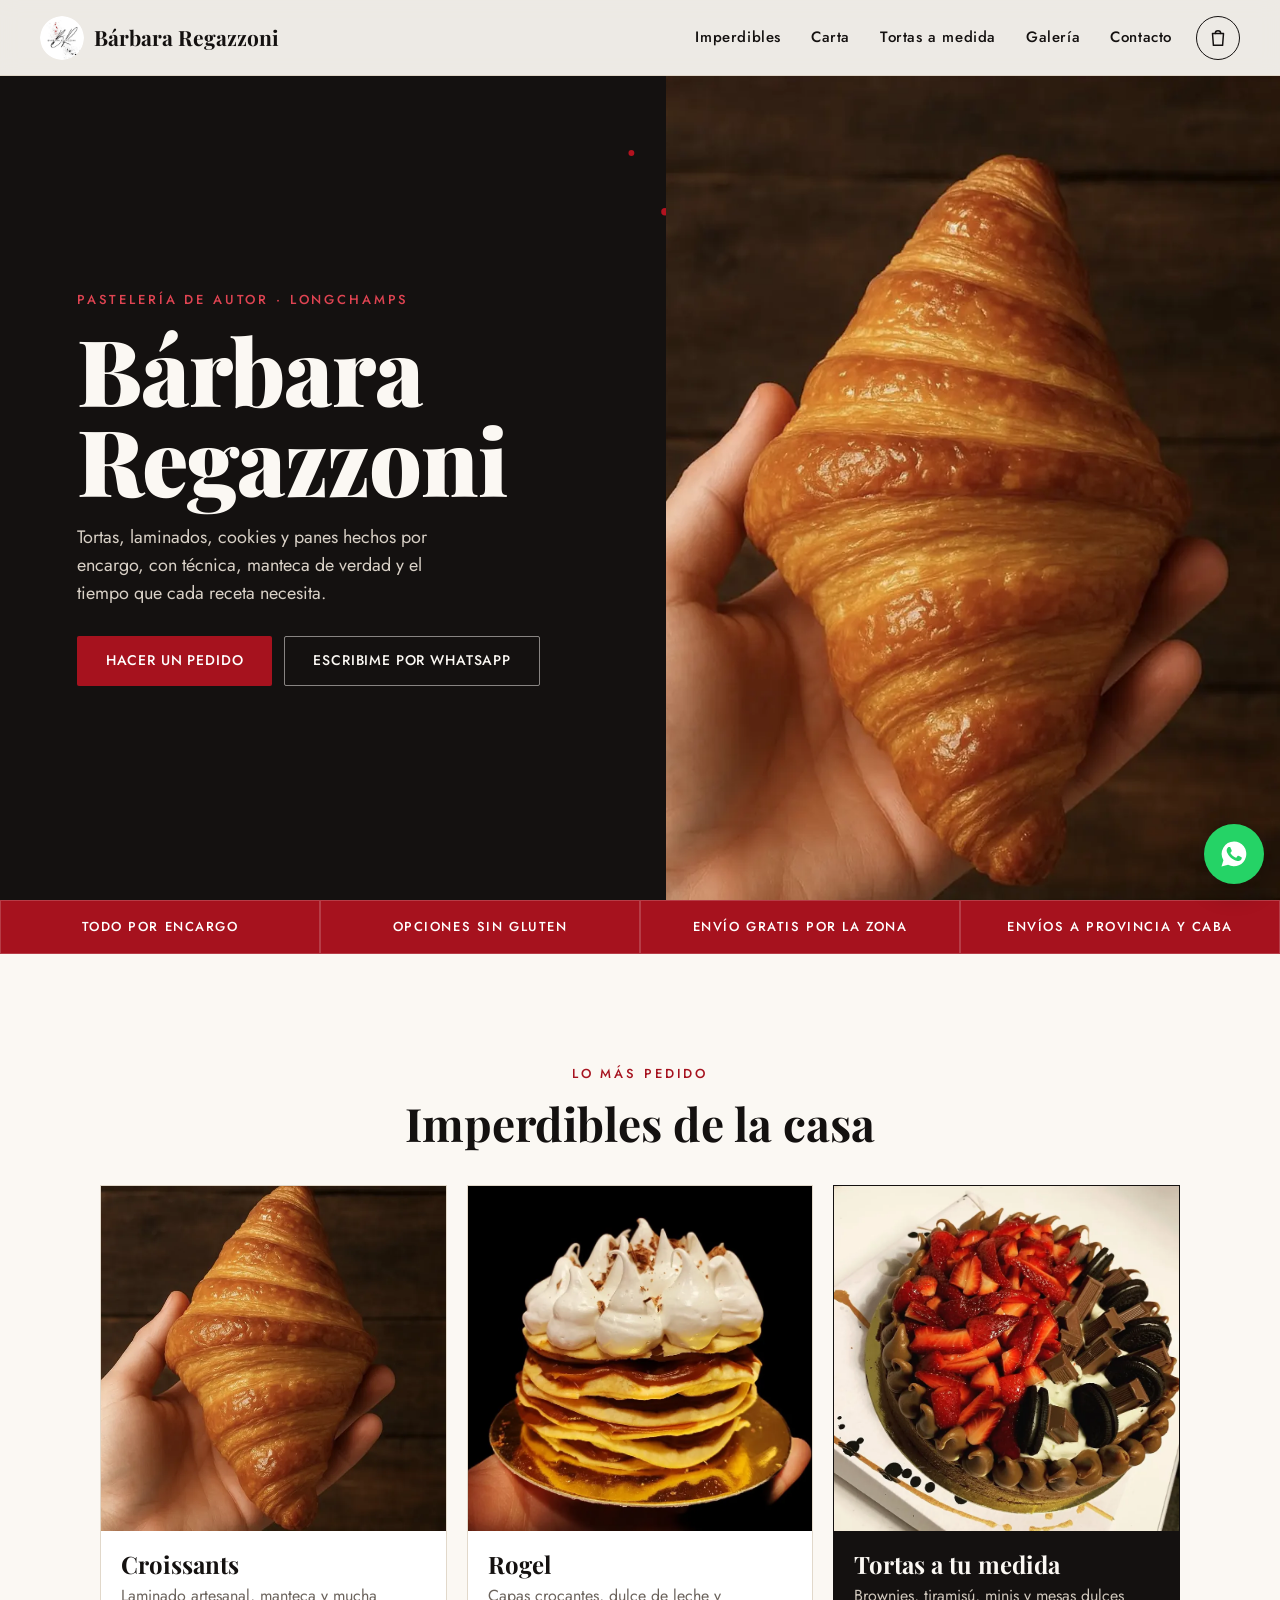
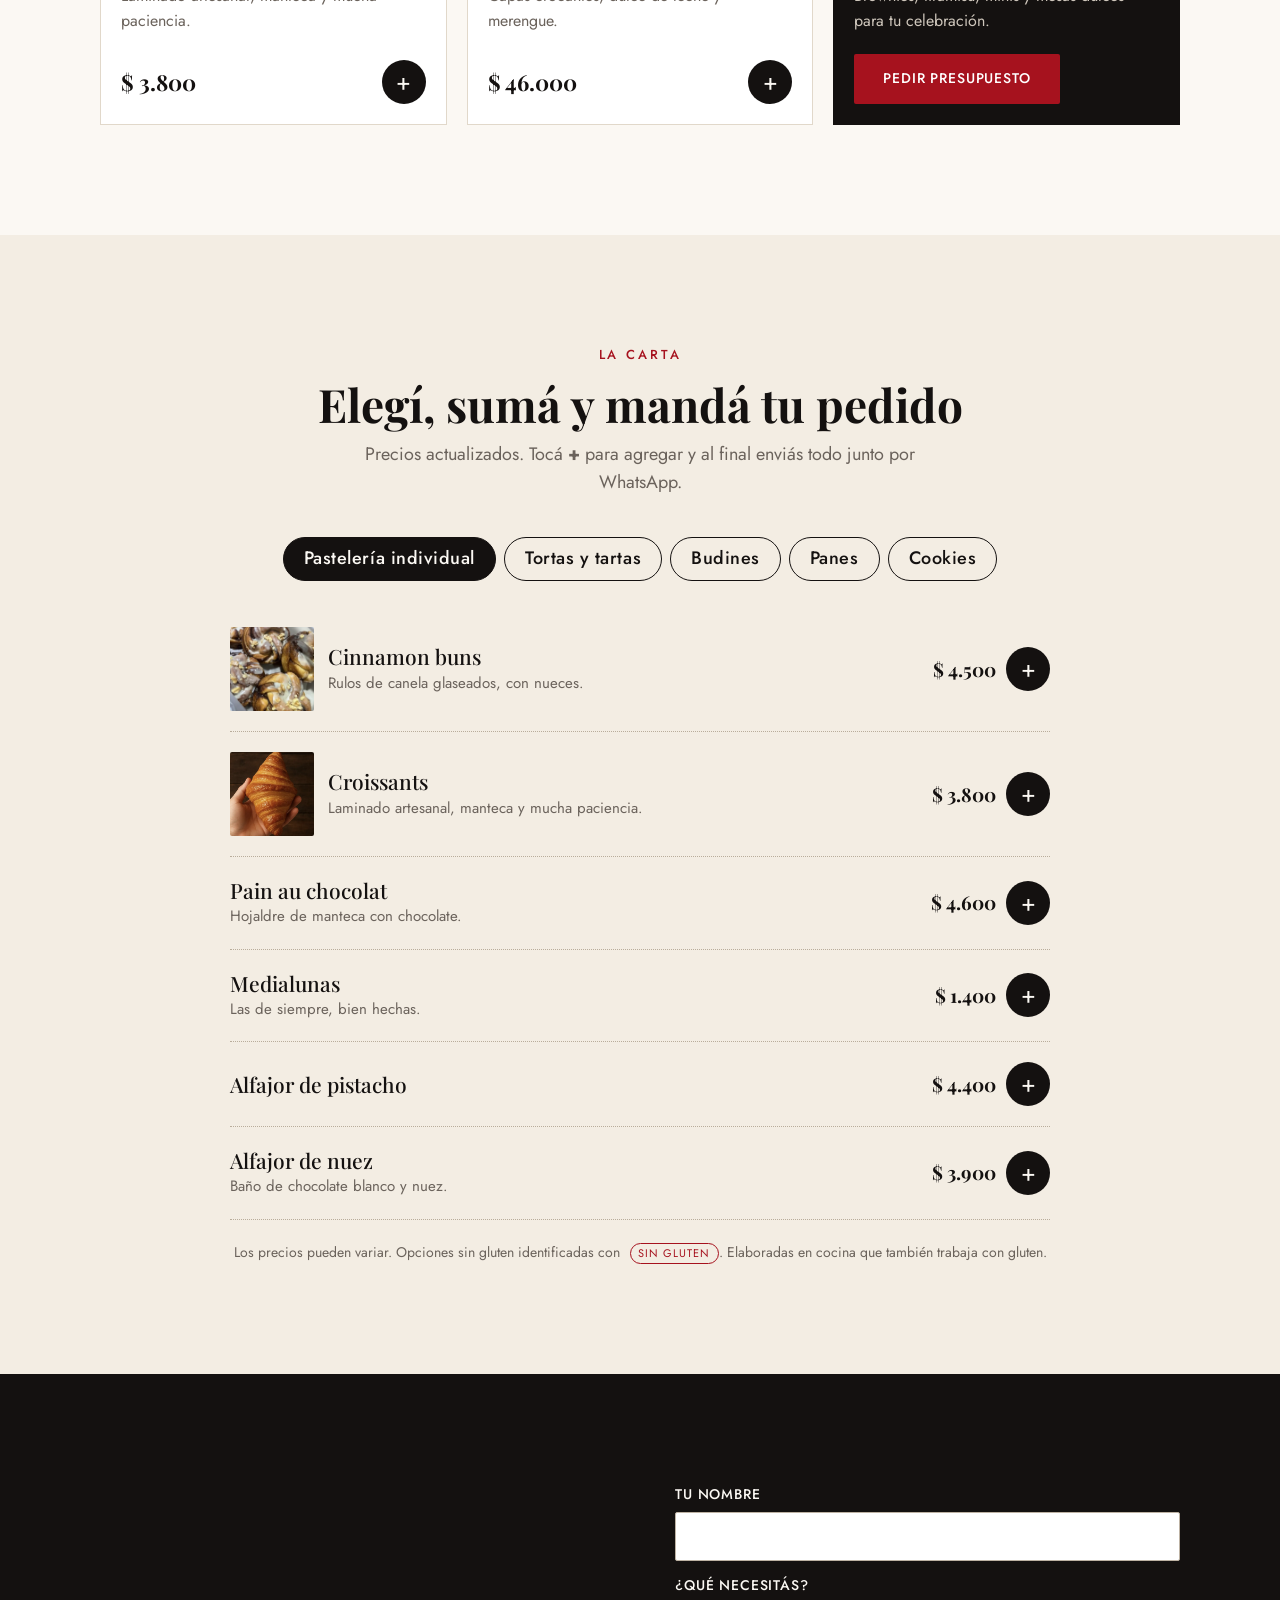
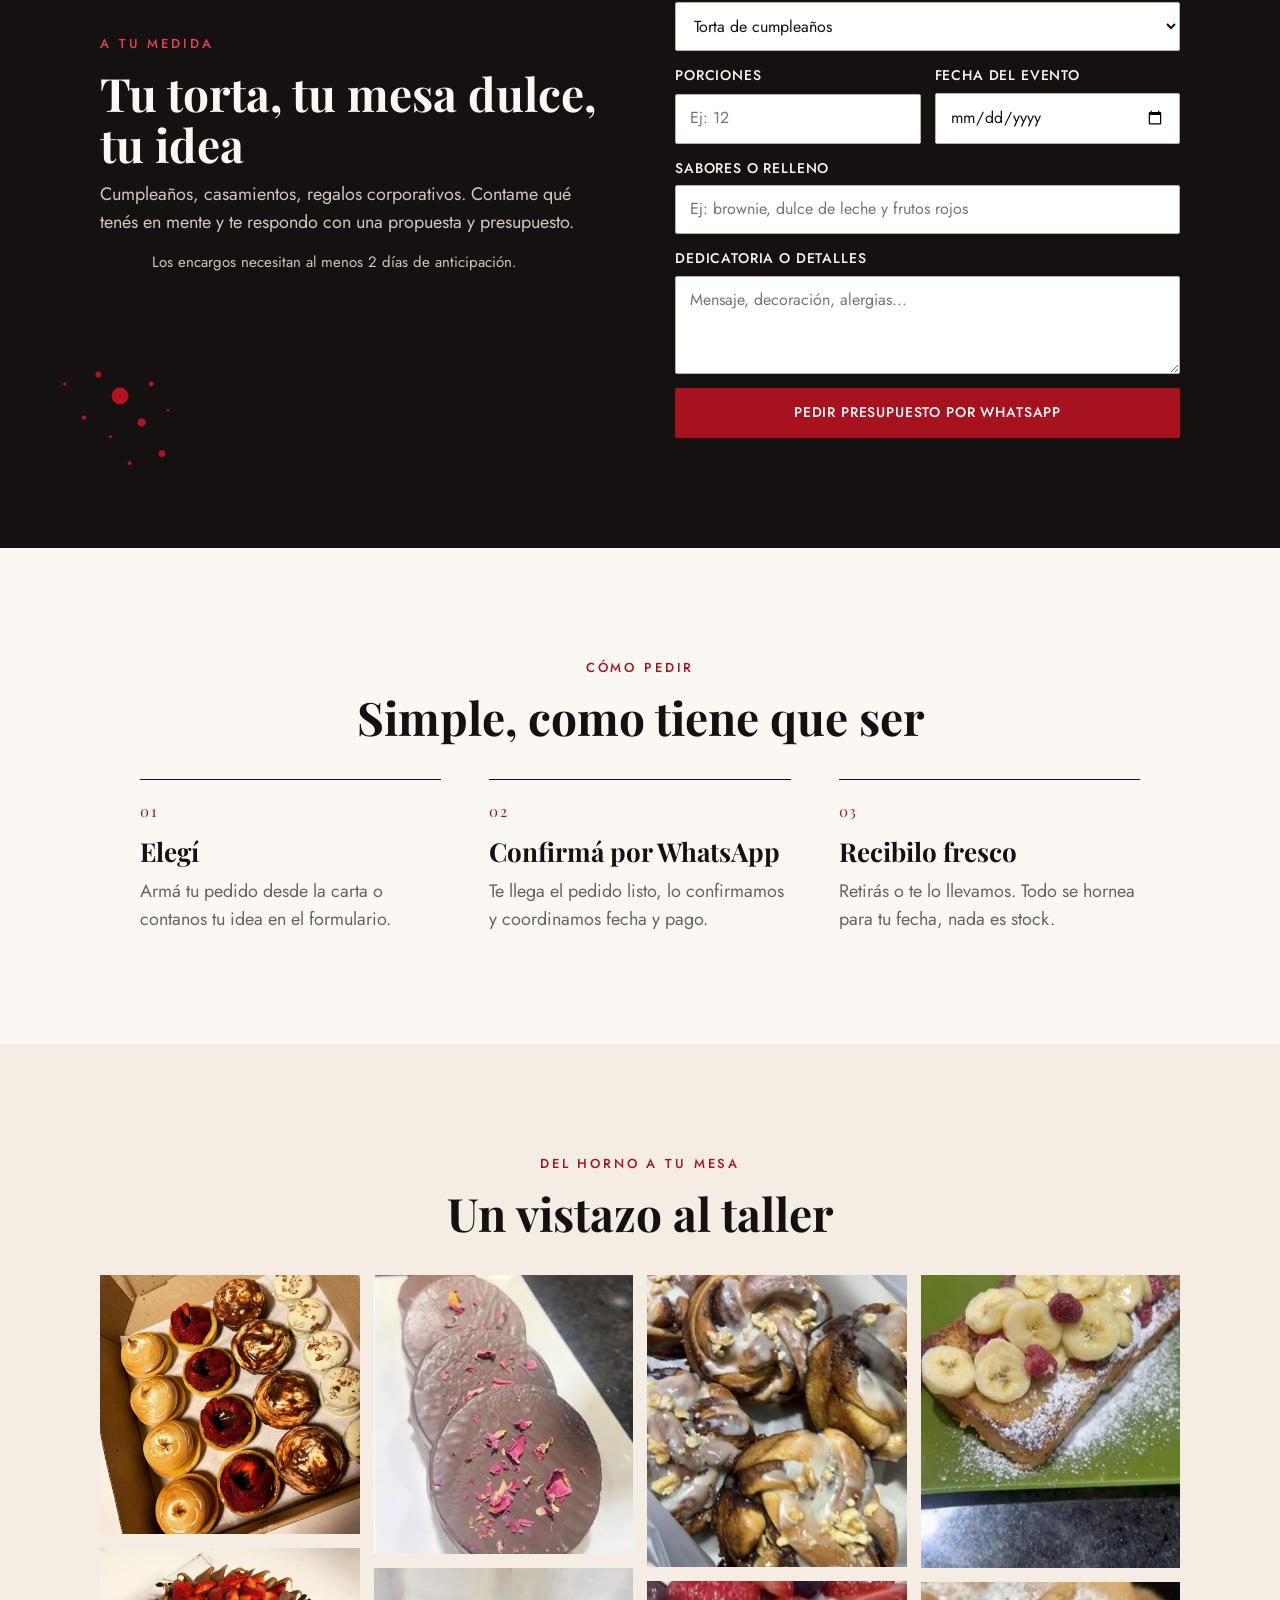
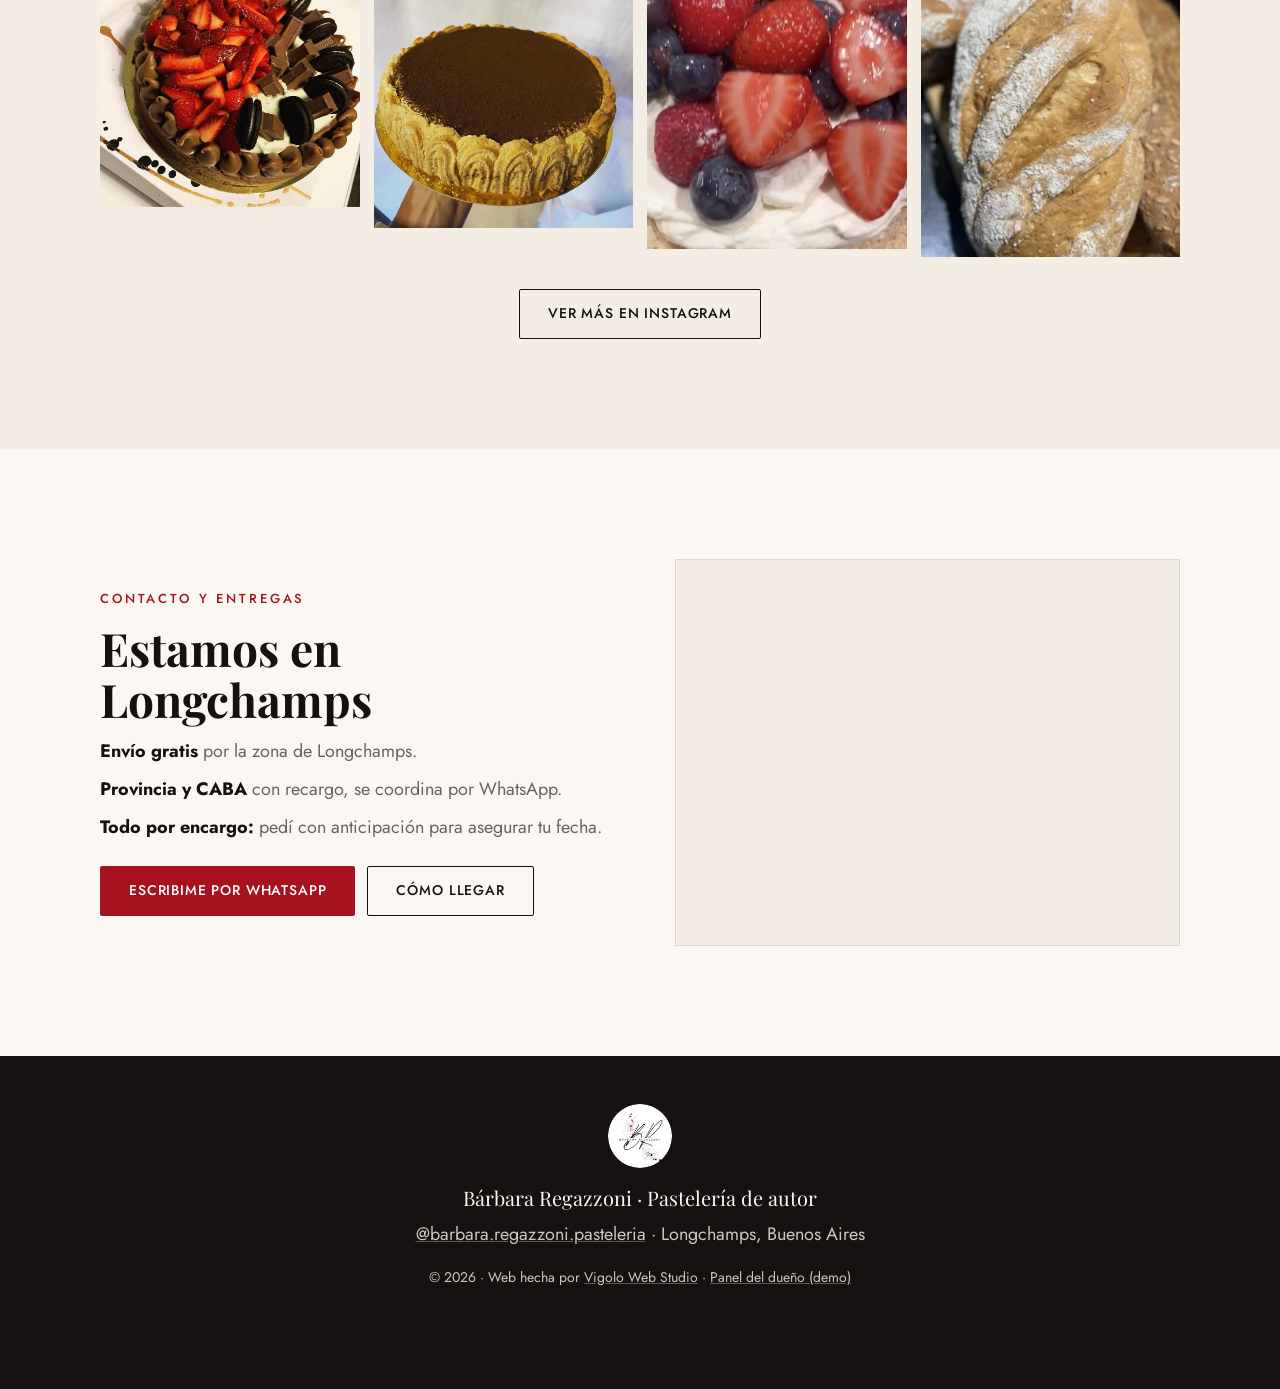
==== index.html @ f7c9c593 "Demo web Bárbara Regazzoni Pastelería Co-Authored-By: Claude Sonnet 5.5 <noreply@anthropic.com> Clau" ====
<!DOCTYPE html>
<html lang="es-AR">
<head>
<meta charset="utf-8">
<meta name="viewport" content="width=device-width, initial-scale=1">
<title>Pastelería en Longchamps | Bárbara Regazzoni</title>
<meta name="description" content="Pastelería de autor en Longchamps: tortas, croissants, cookies y panes por encargo. Armá tu pedido y envialo por WhatsApp. Envío gratis por la zona.">
<meta name="theme-color" content="#141110">
<meta property="og:type" content="website">
<meta property="og:title" content="Bárbara Regazzoni · Pastelería de autor en Longchamps">
<meta property="og:description" content="Tortas, laminados, cookies y panes por encargo. Armá tu pedido online y envialo por WhatsApp.">
<meta property="og:image" content="img/og.jpg">
<meta property="og:url" content="">
<link rel="icon" type="image/png" sizes="32x32" href="img/favicon.png">
<link rel="apple-touch-icon" href="img/apple-touch-icon.png">
<link rel="preconnect" href="https://fonts.googleapis.com">
<link rel="preconnect" href="https://fonts.gstatic.com" crossorigin>
<link href="https://fonts.googleapis.com/css2?family=Jost:wght@400;500;600&family=Playfair+Display:ital,wght@0,500;0,700;0,900;1,500&display=swap" rel="stylesheet">
<link rel="stylesheet" href="styles.css">
<script type="application/ld+json">
{"@context":"https://schema.org","@type":"Bakery","name":"Bárbara Regazzoni Pastelería","description":"Pastelería de autor por encargo en Longchamps.","address":{"@type":"PostalAddress","addressLocality":"Longchamps","addressRegion":"Buenos Aires","addressCountry":"AR"},"sameAs":["https://instagram.com/barbara.regazzoni.pasteleria"],"servesCuisine":"Pastelería","image":"img/og.jpg"}
</script>
</head>
<body>
<script>document.documentElement.classList.add('js')</script>

<header class="nav" id="top">
  <a class="brand" href="#top" aria-label="Bárbara Regazzoni, ir al inicio">
    <img src="img/logo.webp" width="44" height="44" alt="Logo de Bárbara Regazzoni">
    <span>Bárbara Regazzoni</span>
  </a>
  <button class="burger" id="burger" aria-label="Abrir menú" aria-expanded="false"><i></i><i></i></button>
  <nav id="menu" aria-label="Principal">
    <a href="#imperdibles">Imperdibles</a>
    <a href="#carta">Carta</a>
    <a href="#encargos">Tortas a medida</a>
    <a href="#galeria">Galería</a>
    <a href="#contacto">Contacto</a>
  </nav>
  <button class="cart-btn" id="cartOpen" aria-label="Ver mi pedido">
    <svg width="22" height="22" viewBox="0 0 24 24" fill="none" stroke="currentColor" stroke-width="1.6" stroke-linecap="round" stroke-linejoin="round" aria-hidden="true"><path d="M6 7h12l-1 13H7L6 7z"/><path d="M9 7a3 3 0 0 1 6 0"/></svg>
    <b id="cartCount" hidden>0</b>
  </button>
</header>

<main>
<section class="hero">
  <div class="hero-text">
    <p class="eyebrow rv">Pastelería de autor · Longchamps</p>
    <h1 class="rv">Bárbara<br>Regazzoni</h1>
    <p class="lead rv">Tortas, laminados, cookies y panes hechos por encargo, con técnica, manteca de verdad y el tiempo que cada receta necesita.</p>
    <div class="cta rv">
      <a class="btn btn-red" href="#carta">Hacer un pedido</a>
      <a class="btn btn-ghost" id="waHero" href="#" target="_blank" rel="noopener">Escribime por WhatsApp</a>
    </div>
  </div>
  <figure class="hero-img rv">
    <img src="img/hero-croissant.webp" width="1000" height="1279" alt="Croissant dorado recién horneado sostenido en la mano" fetchpriority="high">
  </figure>
</section>

<ul class="strip" aria-label="Cómo trabajamos">
  <li>Todo por encargo</li>
  <li>Opciones sin gluten</li>
  <li>Envío gratis por la zona</li>
  <li>Envíos a Provincia y CABA</li>
</ul>

<section class="sec" id="imperdibles">
  <header class="sec-head rv">
    <p class="eyebrow dark">Lo más pedido</p>
    <h2>Imperdibles de la casa</h2>
  </header>
  <div class="feat" id="featGrid"></div>
</section>

<section class="sec sec-paper" id="carta">
  <header class="sec-head rv">
    <p class="eyebrow dark">La carta</p>
    <h2>Elegí, sumá y mandá tu pedido</h2>
    <p class="sub">Precios actualizados. Tocá <b>+</b> para agregar y al final enviás todo junto por WhatsApp.</p>
  </header>
  <div class="tabs" id="tabs" role="tablist" aria-label="Categorías"></div>
  <ul class="menu" id="menuList"></ul>
  <p class="note">Los precios pueden variar. Opciones sin gluten identificadas con <span class="tag">Sin gluten</span>. Elaboradas en cocina que también trabaja con gluten.</p>
</section>

<section class="sec sec-dark" id="encargos">
  <div class="split">
    <header class="sec-head left rv">
      <p class="eyebrow">A tu medida</p>
      <h2>Tu torta, tu mesa dulce, tu idea</h2>
      <p class="sub">Cumpleaños, casamientos, regalos corporativos. Contame qué tenés en mente y te respondo con una propuesta y presupuesto.</p>
      <p class="sub small" id="anticipo"></p>
    </header>
    <form class="form rv" id="encForm" novalidate>
      <label>Tu nombre<input name="nombre" required autocomplete="name"></label>
      <label>¿Qué necesitás?<select name="tipo" id="encTipo"></select></label>
      <div class="row2">
        <label>Porciones<input name="porciones" type="number" min="1" inputmode="numeric" placeholder="Ej: 12"></label>
        <label>Fecha del evento<input name="fecha" type="date" id="encFecha" required></label>
      </div>
      <label>Sabores o relleno<input name="sabor" placeholder="Ej: brownie, dulce de leche y frutos rojos"></label>
      <label>Dedicatoria o detalles<textarea name="detalle" rows="3" placeholder="Mensaje, decoración, alergias..."></textarea></label>
      <button class="btn btn-red" type="submit">Pedir presupuesto por WhatsApp</button>
      <p class="err" id="encErr" role="alert" hidden></p>
    </form>
  </div>
</section>

<section class="sec" id="proceso">
  <header class="sec-head rv">
    <p class="eyebrow dark">Cómo pedir</p>
    <h2>Simple, como tiene que ser</h2>
  </header>
  <ol class="steps">
    <li class="rv"><span>01</span><h3>Elegí</h3><p>Armá tu pedido desde la carta o contanos tu idea en el formulario.</p></li>
    <li class="rv"><span>02</span><h3>Confirmá por WhatsApp</h3><p>Te llega el pedido listo, lo confirmamos y coordinamos fecha y pago.</p></li>
    <li class="rv"><span>03</span><h3>Recibilo fresco</h3><p>Retirás o te lo llevamos. Todo se hornea para tu fecha, nada es stock.</p></li>
  </ol>
</section>

<section class="sec sec-paper" id="galeria">
  <header class="sec-head rv">
    <p class="eyebrow dark">Del horno a tu mesa</p>
    <h2>Un vistazo al taller</h2>
  </header>
  <div class="gallery" id="gallery"></div>
  <p class="center"><a class="btn btn-ghost-dark" id="igLink" href="#" target="_blank" rel="noopener">Ver más en Instagram</a></p>
</section>

<section class="sec" id="contacto">
  <div class="split">
    <header class="sec-head left rv">
      <p class="eyebrow dark">Contacto y entregas</p>
      <h2>Estamos en Longchamps</h2>
      <ul class="info">
        <li><b>Envío gratis</b> por la zona de Longchamps.</li>
        <li><b>Provincia y CABA</b> con recargo, se coordina por WhatsApp.</li>
        <li><b>Todo por encargo:</b> pedí con anticipación para asegurar tu fecha.</li>
      </ul>
      <p class="cta"><a class="btn btn-red" id="waContact" href="#" target="_blank" rel="noopener">Escribime por WhatsApp</a>
      <a class="btn btn-ghost-dark" id="mapLink" href="#" target="_blank" rel="noopener">Cómo llegar</a></p>
    </header>
    <div class="map rv"><iframe id="mapFrame" title="Mapa de Longchamps, Buenos Aires" loading="lazy" referrerpolicy="no-referrer-when-downgrade"></iframe></div>
  </div>
</section>
</main>

<footer class="foot">
  <img src="img/logo.webp" width="64" height="64" alt="" loading="lazy">
  <p class="foot-name">Bárbara Regazzoni · Pastelería de autor</p>
  <p><a id="igFoot" href="#" target="_blank" rel="noopener"></a> · Longchamps, Buenos Aires</p>
  <p class="foot-small">© <span id="year"></span> · Web hecha por <a href="https://vigolowebstudio.com" target="_blank" rel="noopener">Vigolo Web Studio</a> · <a href="admin.html">Panel del dueño (demo)</a></p>
</footer>

<a class="wa-float" id="waFloat" href="#" target="_blank" rel="noopener" aria-label="Escribir por WhatsApp">
  <svg width="30" height="30" viewBox="0 0 24 24" fill="currentColor" aria-hidden="true"><path d="M12.04 2a9.9 9.9 0 0 0-8.5 14.9L2 22l5.25-1.38A9.9 9.9 0 1 0 12.04 2zm5.8 14.1c-.25.7-1.45 1.33-2 1.4-.5.07-1.14.1-1.84-.12a16.7 16.7 0 0 1-1.67-.62c-2.94-1.27-4.86-4.23-5-4.43-.15-.2-1.2-1.6-1.2-3.04 0-1.45.76-2.16 1.03-2.46.27-.3.6-.37.8-.37h.57c.18 0 .43-.07.67.52.25.6.85 2.07.92 2.22.08.15.13.32.03.52-.1.2-.15.32-.3.5-.15.17-.32.38-.45.5-.15.15-.3.31-.13.6.17.3.77 1.27 1.65 2.06 1.13 1 2.08 1.32 2.38 1.47.3.15.47.12.65-.07.17-.2.75-.87.95-1.17.2-.3.4-.25.67-.15.27.1 1.72.82 2.02.97.3.15.5.22.57.35.07.12.07.72-.18 1.42z"/></svg>
</a>

<div class="scrim" id="scrim" hidden></div>
<aside class="cart" id="cart" aria-label="Mi pedido" aria-hidden="true">
  <header><h2>Mi pedido</h2><button id="cartClose" aria-label="Cerrar pedido">✕</button></header>
  <div class="cart-body">
    <ul id="cartList"></ul>
    <p class="empty" id="cartEmpty">Todavía no sumaste nada. Elegí algo de la carta.</p>
    <form id="ckForm" novalidate hidden>
      <label>Tu nombre<input name="nombre" required autocomplete="name"></label>
      <fieldset><legend>Entrega</legend>
        <label class="radio"><input type="radio" name="entrega" value="Retiro" checked> Retiro</label>
        <label class="radio"><input type="radio" name="entrega" value="Envío a domicilio"> Envío a domicilio</label>
      </fieldset>
      <label id="dirWrap" hidden>Dirección<input name="direccion" autocomplete="street-address" placeholder="Calle, número, localidad"></label>
      <label>Fecha de entrega<input name="fecha" type="date" id="ckFecha" required></label>
      <label>Forma de pago<select name="pago" id="ckPago"></select></label>
      <label>Aclaraciones<textarea name="notas" rows="2" placeholder="Dedicatoria, alergias, horario..."></textarea></label>
      <p class="err" id="ckErr" role="alert" hidden></p>
    </form>
  </div>
  <footer id="cartFoot" hidden>
    <div class="total"><span>Total</span><b id="cartTotal"></b></div>
    <button class="btn btn-red" id="sendOrder" type="button">Enviar pedido por WhatsApp</button>
    <p class="small" id="envioNota"></p>
  </footer>
</aside>

<dialog id="lb"><img alt=""><button aria-label="Cerrar foto">✕</button></dialog>

<script src="data.js"></script>
<script src="app.js"></script>
</body>
</html>
---- styles.css ----
:root{
  --ink:#141110; --ink2:#1d1917; --paper:#fbf8f3; --paper2:#f3ede3; --red:#a6121e; --red-l:#e04452;
  --mute:#6b635c; --line:#e1d8ca; --serif:'Playfair Display',Georgia,'Times New Roman',serif; --sans:'Jost',system-ui,-apple-system,'Segoe UI',Roboto,sans-serif;
  --nav:68px;
}
*{box-sizing:border-box;margin:0;padding:0}
html{scroll-behavior:smooth;scroll-padding-top:calc(var(--nav) + 12px)}
body{font-family:var(--sans);font-size:17px;line-height:1.55;color:var(--ink);background:var(--paper);-webkit-font-smoothing:antialiased;overflow-x:hidden}
img{display:block;max-width:100%;height:auto}
a{color:inherit}
button,input,select,textarea{font:inherit;color:inherit}
:focus-visible{outline:2px solid var(--red);outline-offset:2px}
ul,ol{list-style:none}
[hidden]{display:none!important}

/* NAV */
.nav{position:fixed;inset:0 0 auto 0;height:var(--nav);z-index:50;display:flex;align-items:center;gap:12px;padding:0 16px;background:rgba(251,248,243,.94);backdrop-filter:blur(10px);border-bottom:1px solid var(--line)}
.brand{display:flex;align-items:center;gap:10px;text-decoration:none;font-family:var(--serif);font-weight:700;font-size:18px;margin-right:auto}
.brand img{border-radius:50%}
.nav nav{position:fixed;top:var(--nav);left:0;right:0;background:var(--paper);display:none;flex-direction:column;border-bottom:1px solid var(--line);padding:8px 16px 16px}
.nav nav.open{display:flex}
.nav nav a{padding:14px 4px;text-decoration:none;font-weight:500;letter-spacing:.04em;border-bottom:1px solid var(--line)}
.burger{width:44px;height:44px;background:none;border:0;display:grid;place-content:center;gap:7px;cursor:pointer}
.burger i{display:block;width:24px;height:1.5px;background:var(--ink);transition:transform .25s}
.burger[aria-expanded=true] i:first-child{transform:translateY(4.2px) rotate(45deg)}
.burger[aria-expanded=true] i:last-child{transform:translateY(-4.2px) rotate(-45deg)}
.cart-btn{position:relative;width:44px;height:44px;border-radius:50%;border:1px solid var(--ink);background:none;display:grid;place-items:center;cursor:pointer}
.cart-btn b{position:absolute;top:-4px;right:-4px;min-width:20px;height:20px;border-radius:10px;background:var(--red);color:#fff;font-size:12px;display:grid;place-items:center;padding:0 5px}

/* BOTONES */
.btn{display:inline-flex;align-items:center;justify-content:center;min-height:50px;padding:0 28px;border-radius:2px;font-weight:500;letter-spacing:.06em;text-transform:uppercase;font-size:14px;text-decoration:none;border:1px solid transparent;cursor:pointer;transition:background .2s,color .2s,border-color .2s,transform .2s}
.btn:active{transform:scale(.98)}
.btn-red{background:var(--red);color:#fff}
.btn-red:hover{background:#8a0e18}
.btn-ghost{border-color:rgba(251,248,243,.5);color:var(--paper)}
.btn-ghost:hover{background:var(--paper);color:var(--ink)}
.btn-ghost-dark{border-color:var(--ink);color:var(--ink)}
.btn-ghost-dark:hover{background:var(--ink);color:var(--paper)}

/* HERO */
.hero{background:var(--ink) url(img/splatter.svg) no-repeat right -40px top 70px/260px;color:var(--paper);padding-top:var(--nav);display:flex;flex-direction:column-reverse}
.hero-img{aspect-ratio:4/4.2;overflow:hidden}
.hero-img img{width:100%;height:100%;object-fit:cover;object-position:50% 40%}
.hero-text{padding:36px 22px 52px}
.eyebrow{font-size:13px;letter-spacing:.22em;text-transform:uppercase;color:var(--red-l);font-weight:500;margin-bottom:14px}
.eyebrow.dark{color:var(--red)}
.hero h1{font-family:var(--serif);font-weight:900;font-size:clamp(46px,14vw,92px);line-height:.98;letter-spacing:-.01em;margin-bottom:20px}
.lead{max-width:34ch;font-size:18px;color:#d8d0c6;margin-bottom:28px}
.cta{display:flex;flex-wrap:wrap;gap:12px}
.strip{display:grid;grid-template-columns:1fr 1fr;background:var(--red);color:#fff;text-align:center;font-size:13px;letter-spacing:.12em;text-transform:uppercase;font-weight:500}
.strip li{padding:16px 8px;border:1px solid rgba(255,255,255,.18)}

/* SECCIONES */
.sec{padding:72px 20px}
.sec-paper{background:var(--paper2)}
.sec-dark{background:var(--ink);color:var(--paper);background-image:url(img/splatter.svg);background-repeat:no-repeat;background-position:left -60px bottom -40px;background-size:240px}
.sec-head{max-width:720px;margin:0 auto 36px;text-align:center}
.sec-head.left{text-align:left;margin:0}
h2{font-family:var(--serif);font-weight:700;font-size:clamp(30px,7vw,46px);line-height:1.1;margin-bottom:12px}
.sub{color:var(--mute);max-width:52ch;margin:0 auto}
.sec-head.left .sub{margin:0 0 14px}
.sec-dark .sub{color:#cfc7bc}
.sub.small{font-size:15px}
.split{max-width:1080px;margin:0 auto;display:grid;gap:36px;align-items:center}
.center{text-align:center;margin-top:32px}

/* IMPERDIBLES */
.feat{max-width:1080px;margin:0 auto;display:grid;gap:20px}
.card{background:#fff;border:1px solid var(--line);display:flex;flex-direction:column}
.card img{width:100%;aspect-ratio:1;object-fit:cover}
.card-body{padding:20px;display:flex;flex-direction:column;gap:6px;flex:1}
.card h3{font-family:var(--serif);font-size:24px;line-height:1.15}
.card p{color:var(--mute);font-size:16px}
.card-foot{margin-top:auto;padding-top:14px;display:flex;align-items:center;justify-content:space-between;gap:12px}
.price{font-family:var(--serif);font-weight:700;font-size:22px}
.card.custom{background:var(--ink);color:var(--paper);border-color:var(--ink)}
.card.custom p{color:#cfc7bc}

/* CARTA */
.tabs{display:flex;gap:8px;overflow-x:auto;padding:4px 0 14px;max-width:820px;margin:0 auto 12px;scrollbar-width:none;position:sticky;top:var(--nav);background:var(--paper2);z-index:5}
.tabs::-webkit-scrollbar{display:none}
.tab{flex:none;min-height:44px;padding:0 20px;border-radius:30px;border:1px solid var(--ink);background:none;cursor:pointer;font-weight:500;letter-spacing:.03em}
.tab[aria-selected=true]{background:var(--ink);color:var(--paper)}
.menu{max-width:820px;margin:0 auto}
.item{display:flex;align-items:center;gap:14px;padding:16px 0;border-bottom:1px dotted #b9ad9b}
.item.off{opacity:.45}
.item img.th{width:64px;height:64px;object-fit:cover;border-radius:2px;flex:none}
.item-info{flex:1;min-width:0}
.item-name{font-family:var(--serif);font-weight:500;font-size:19px;line-height:1.25}
.item-desc{color:var(--mute);font-size:15px;margin-top:2px}
.tag{display:inline-block;font-family:var(--sans);font-size:11px;letter-spacing:.1em;text-transform:uppercase;border:1px solid var(--red);color:var(--red);padding:1px 7px;border-radius:20px;margin-left:6px;vertical-align:middle;white-space:nowrap}
.opts{display:flex;flex-direction:column;gap:8px;align-items:flex-end;flex:none}
.opt{display:flex;align-items:center;gap:10px}
.opt .lbl{font-size:12px;letter-spacing:.1em;text-transform:uppercase;color:var(--mute)}
.opt .price{font-size:19px}
.add{width:44px;height:44px;border-radius:50%;border:0;background:var(--ink);color:var(--paper);font-size:24px;line-height:1;cursor:pointer;display:grid;place-items:center;flex:none;transition:background .2s,transform .15s}
.add:hover{background:var(--red)}
.add:active{transform:scale(.92)}
.add:disabled{background:#999;cursor:not-allowed}
.note{max-width:820px;margin:22px auto 0;font-size:14px;color:var(--mute);text-align:center}

/* FORMS */
.form,#ckForm{display:grid;gap:14px}
label{display:grid;gap:6px;font-size:14px;letter-spacing:.06em;text-transform:uppercase;font-weight:500}
input,select,textarea{width:100%;min-height:48px;padding:11px 14px;font-size:16px;border:1px solid #bdb2a3;border-radius:2px;background:#fff;color:var(--ink);text-transform:none;letter-spacing:0;font-weight:400}
textarea{resize:vertical}
.row2{display:grid;gap:14px}
.err{color:#b3261e;font-size:15px}
.sec-dark .err{color:#ff9a9a}
fieldset{border:0;display:grid;gap:8px}
legend{font-size:14px;letter-spacing:.06em;text-transform:uppercase;font-weight:500;margin-bottom:6px}
.radio{display:flex;align-items:center;gap:10px;text-transform:none;letter-spacing:0;font-size:16px;font-weight:400;min-height:44px}
.radio input{width:20px;height:20px;min-height:0;accent-color:var(--red)}

/* PASOS */
.steps{max-width:1000px;margin:0 auto;display:grid;gap:28px}
.steps li{border-top:1px solid var(--ink);padding-top:18px}
.steps span{font-family:var(--serif);font-size:15px;color:var(--red);letter-spacing:.1em}
.steps h3{font-family:var(--serif);font-size:26px;margin:6px 0}
.steps p{color:var(--mute)}

/* GALERIA */
.gallery{max-width:1080px;margin:0 auto;columns:2;column-gap:10px}
.gallery button{display:block;width:100%;margin:0 0 10px;padding:0;border:0;background:none;cursor:zoom-in;break-inside:avoid;overflow:hidden}
.gallery img{width:100%;transition:transform .5s}
.gallery button:hover img{transform:scale(1.04)}
dialog#lb{border:0;background:transparent;max-width:min(94vw,820px);max-height:92vh;margin:auto;overflow:visible}
dialog#lb::backdrop{background:rgba(10,8,7,.88)}
#lb img{max-height:86vh;width:auto;margin:auto;border-radius:2px}
#lb button{position:absolute;top:-8px;right:-8px;width:44px;height:44px;border-radius:50%;border:0;background:var(--paper);cursor:pointer;font-size:18px}

/* CONTACTO */
.info{display:grid;gap:10px;margin:14px 0 24px;color:var(--mute)}
.info b{color:var(--ink)}
.map{aspect-ratio:4/3;border:1px solid var(--line);background:var(--paper2)}
.map iframe{width:100%;height:100%;border:0}

/* FOOTER */
.foot{background:var(--ink);color:#cfc7bc;text-align:center;padding:48px 20px 100px;display:grid;gap:8px;justify-items:center}
.foot img{border-radius:50%;margin-bottom:6px}
.foot-name{font-family:var(--serif);font-size:20px;color:var(--paper)}
.foot-small{font-size:14px;margin-top:10px}
.foot a{text-decoration-color:rgba(255,255,255,.3)}

/* WHATSAPP FLOTANTE */
.wa-float{position:fixed;right:16px;bottom:16px;z-index:40;width:60px;height:60px;border-radius:50%;background:#25d366;color:#fff;display:grid;place-items:center;box-shadow:0 8px 24px rgba(0,0,0,.28);transition:transform .2s}
.wa-float:hover{transform:scale(1.07)}

/* CARRITO */
.scrim{position:fixed;inset:0;background:rgba(10,8,7,.55);z-index:60}
.cart{position:fixed;top:0;right:0;bottom:0;width:min(440px,100%);background:var(--paper);z-index:70;display:flex;flex-direction:column;transform:translateX(100%);transition:transform .3s ease;visibility:hidden}
.cart.open{transform:none;visibility:visible}
.cart>header{display:flex;align-items:center;justify-content:space-between;padding:16px 20px;border-bottom:1px solid var(--line)}
.cart>header h2{margin:0;font-size:26px}
.cart>header button{width:44px;height:44px;border:0;background:none;font-size:20px;cursor:pointer}
.cart-body{flex:1;overflow-y:auto;padding:8px 20px 20px}
.cart-body>ul li{display:flex;align-items:center;gap:10px;padding:12px 0;border-bottom:1px solid var(--line)}
.ci-name{flex:1;font-family:var(--serif);font-size:16px;line-height:1.25}
.ci-name small{display:block;font-family:var(--sans);color:var(--mute);font-size:13px}
.qty{display:flex;align-items:center;gap:2px}
.qty button{width:44px;height:44px;border:0;background:none;font-size:22px;cursor:pointer}
.qty span{min-width:20px;text-align:center}
.ci-sub{min-width:84px;text-align:right;font-weight:500}
.empty{text-align:center;color:var(--mute);padding:40px 0}
#ckForm{margin-top:20px}
.cart>footer{padding:16px 20px;border-top:1px solid var(--line);display:grid;gap:10px;background:#fff}
.total{display:flex;justify-content:space-between;align-items:baseline;font-size:18px}
.total b{font-family:var(--serif);font-size:28px}
.small{font-size:13px;color:var(--mute);text-align:center}

/* REVEAL */
.js .rv{opacity:0;transform:translateY(22px);transition:opacity .8s ease,transform .8s ease}
.js .rv.in{opacity:1;transform:none}
@media (prefers-reduced-motion:reduce){html{scroll-behavior:auto}.js .rv{opacity:1;transform:none;transition:none}*{transition:none!important}}

/* DESKTOP */
@media (min-width:860px){
  body{font-size:18px}
  :root{--nav:76px}
  .nav{padding:0 40px}
  .burger{display:none}
  .nav nav{position:static;display:flex;flex-direction:row;gap:30px;border:0;padding:0;background:none;margin-right:12px}
  .nav nav a{border:0;padding:6px 0;font-size:15px}
  .nav nav a:hover{color:var(--red)}
  .brand{font-size:21px}
  .hero{flex-direction:row;min-height:100vh;align-items:stretch;background-position:right 52% top 90px;background-size:420px}
  .hero-text{flex:1 1 52%;display:flex;flex-direction:column;justify-content:center;padding:60px 6vw 60px max(40px,6vw)}
  .hero-img{flex:1 1 48%;aspect-ratio:auto}
  .hero-img img{object-position:50% 50%}
  .strip{grid-template-columns:repeat(4,1fr)}
  .sec{padding:110px 40px}
  .feat{grid-template-columns:repeat(3,1fr)}
  .split{grid-template-columns:1fr 1fr;gap:70px}
  .row2{grid-template-columns:1fr 1fr}
  .steps{grid-template-columns:repeat(3,1fr);gap:48px}
  .gallery{columns:4;column-gap:14px}
  .gallery button{margin-bottom:14px}
  .item{padding:20px 0}
  .item img.th{width:84px;height:84px}
  .item-name{font-size:21px}
  .tabs{justify-content:center}
}
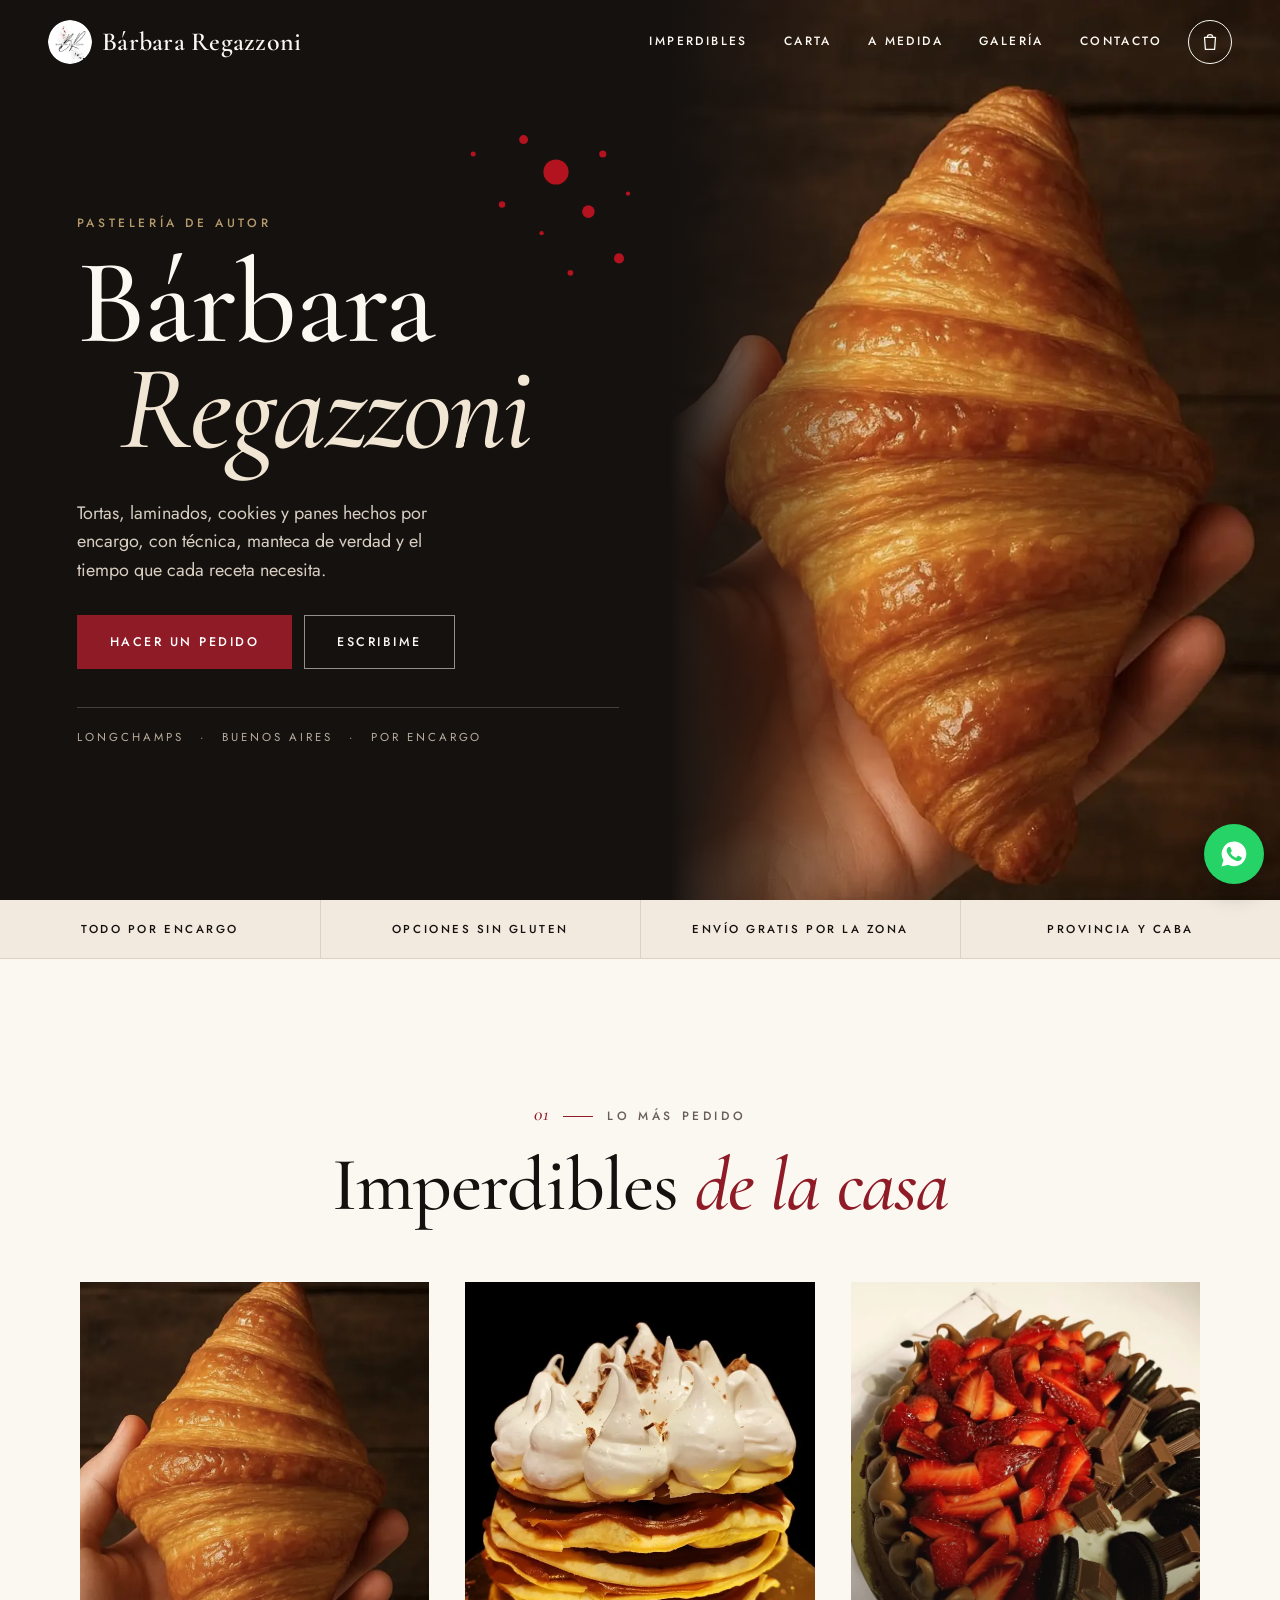
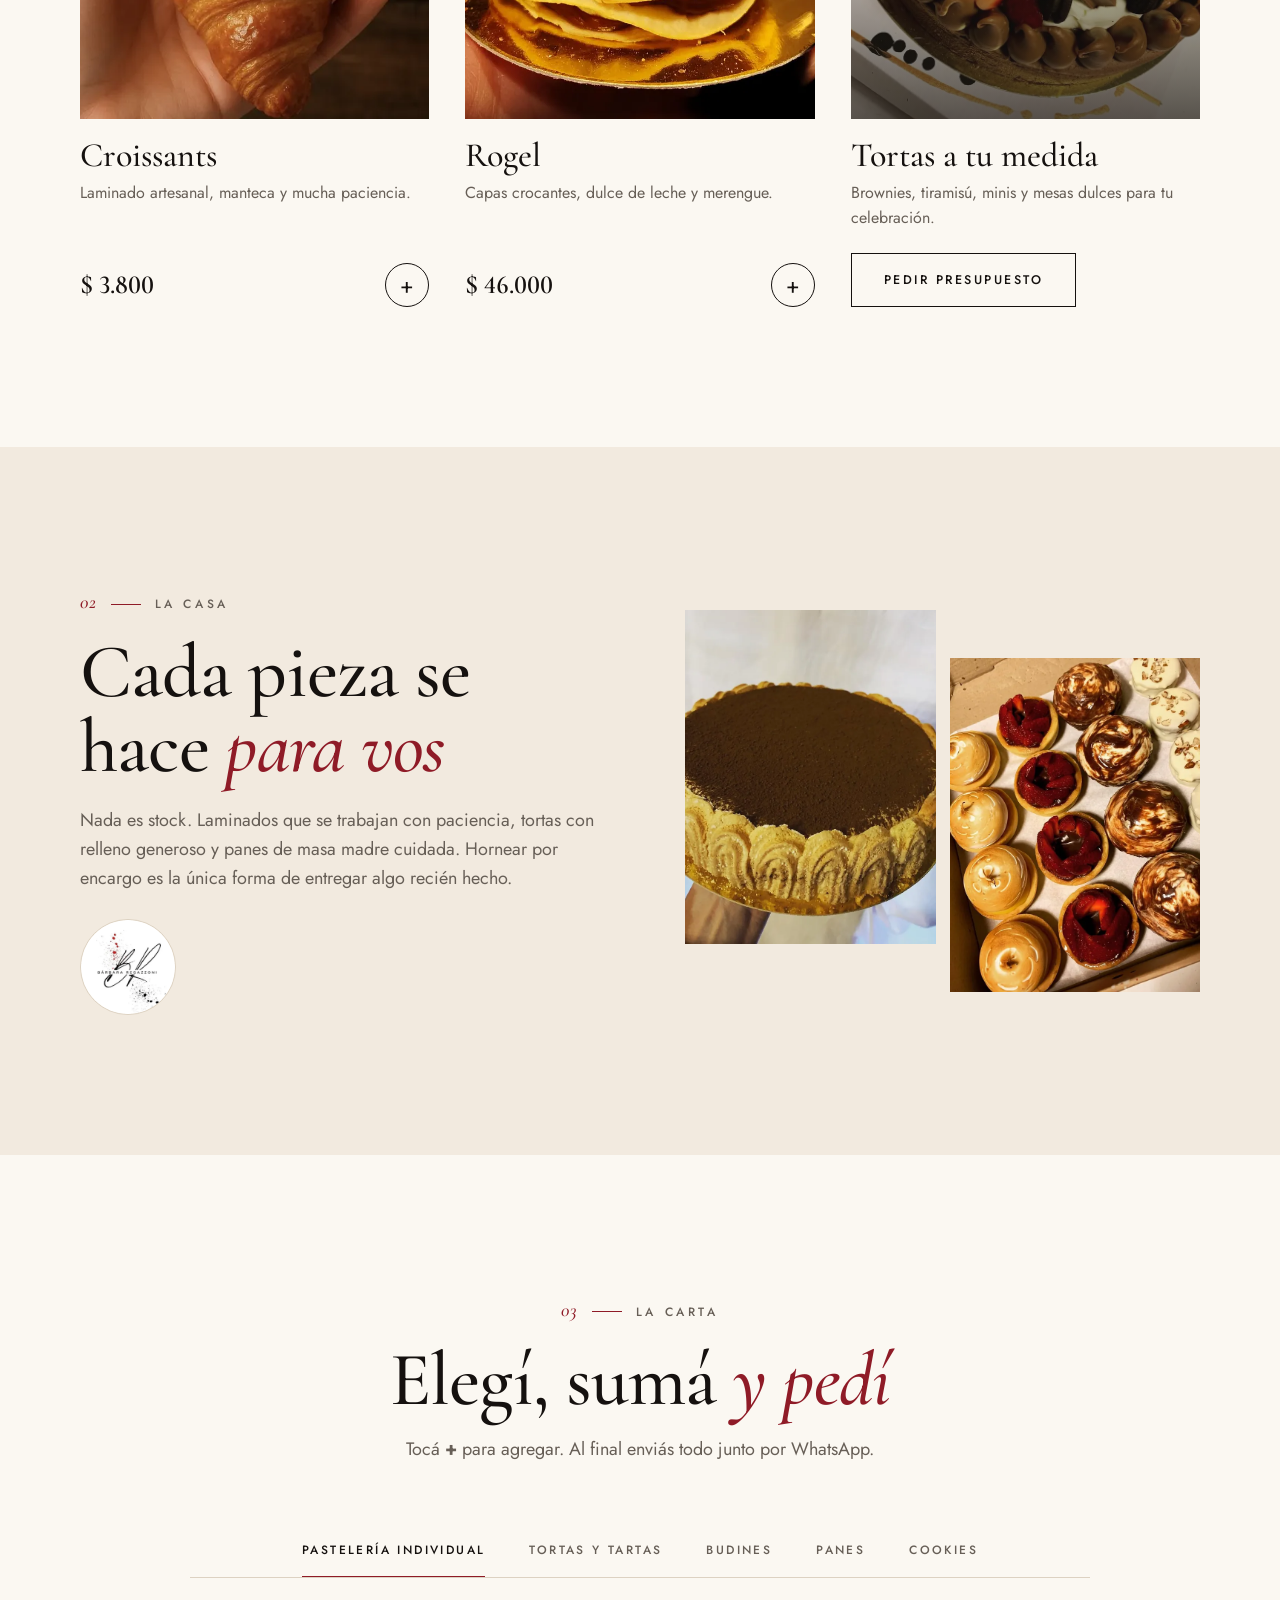
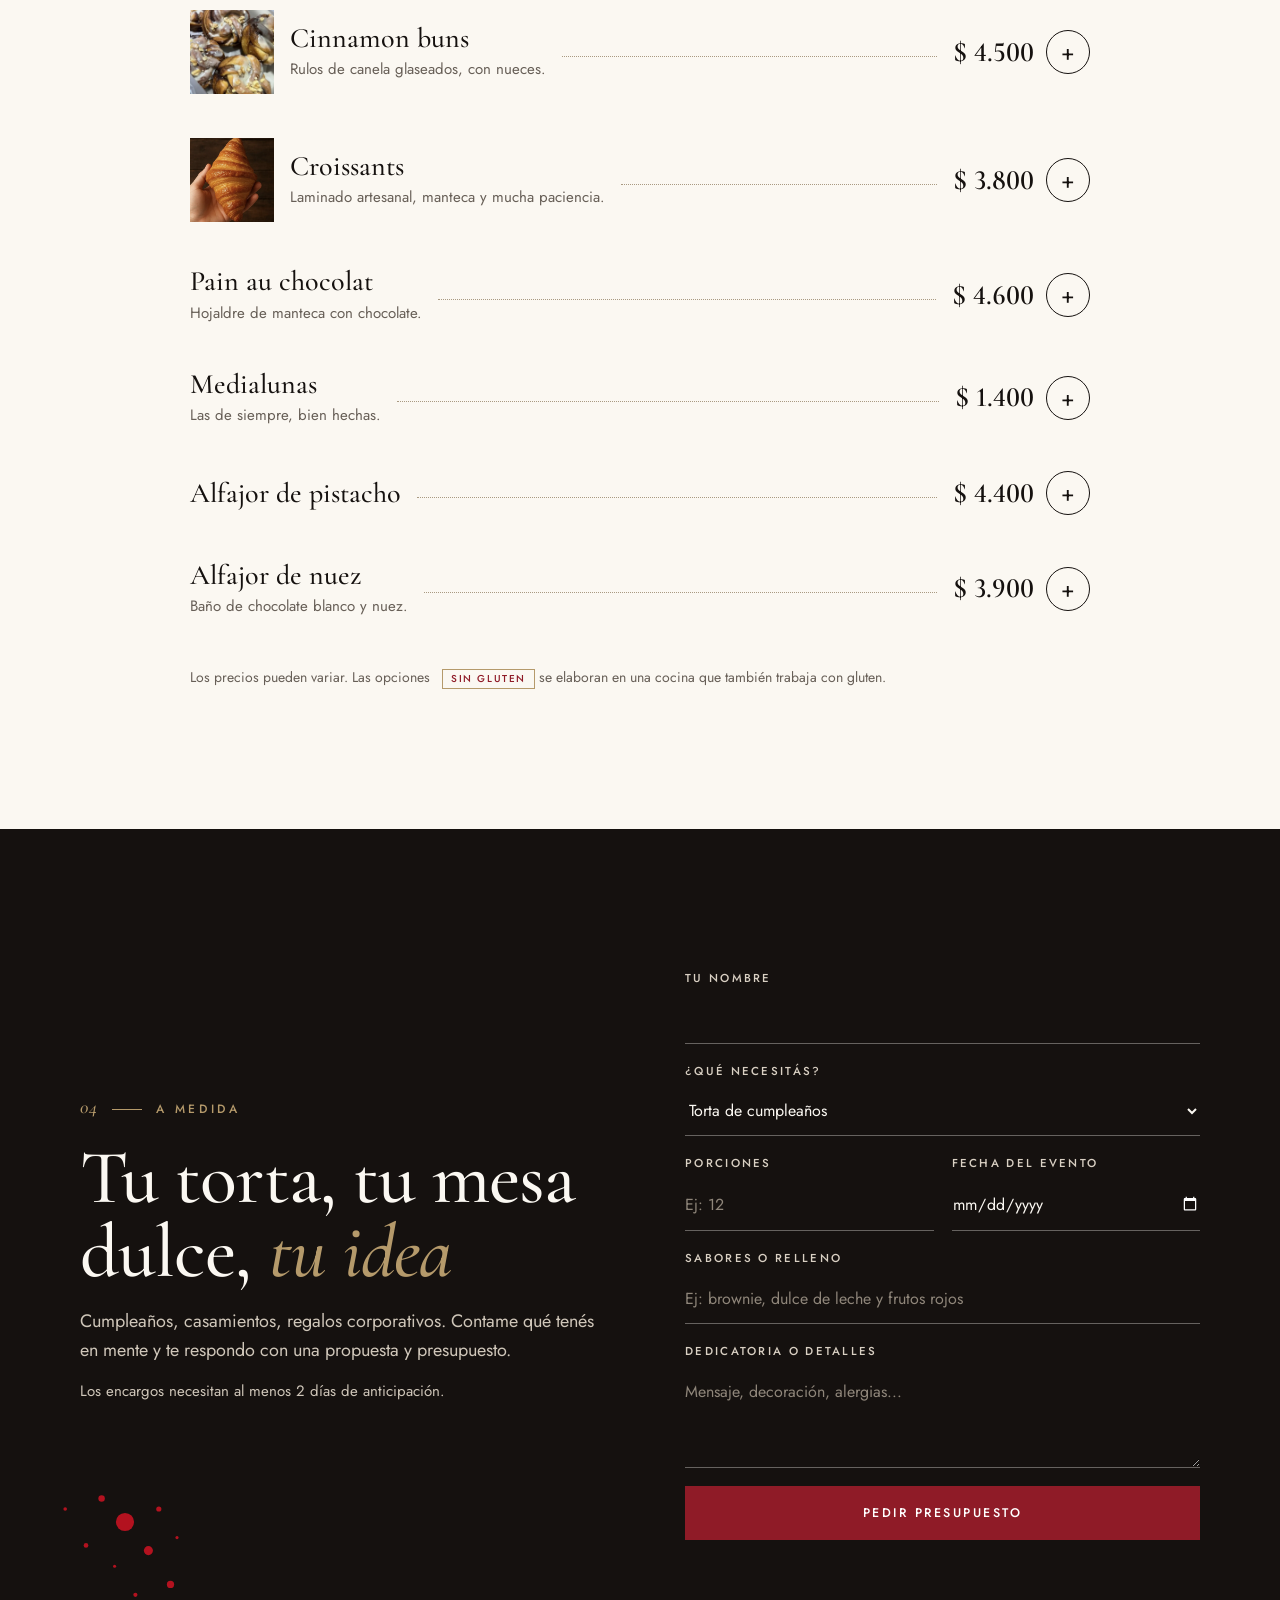
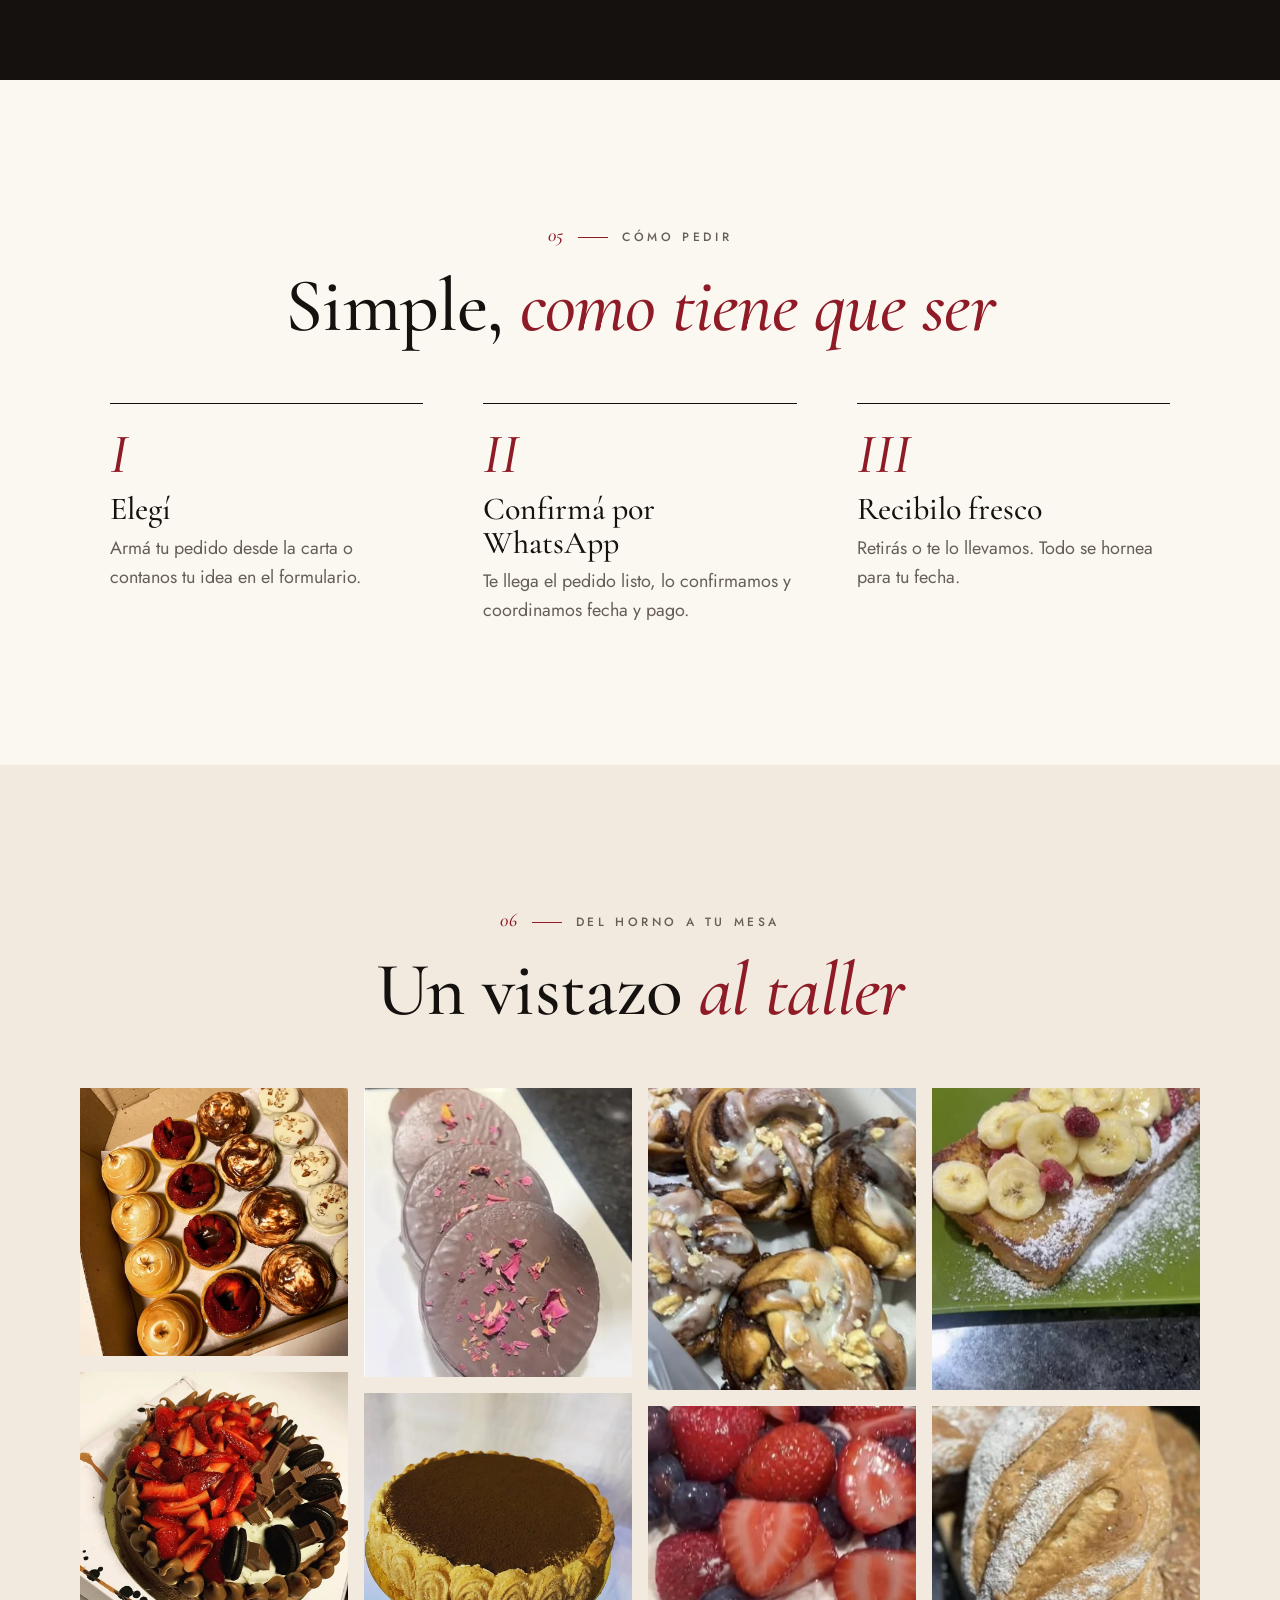
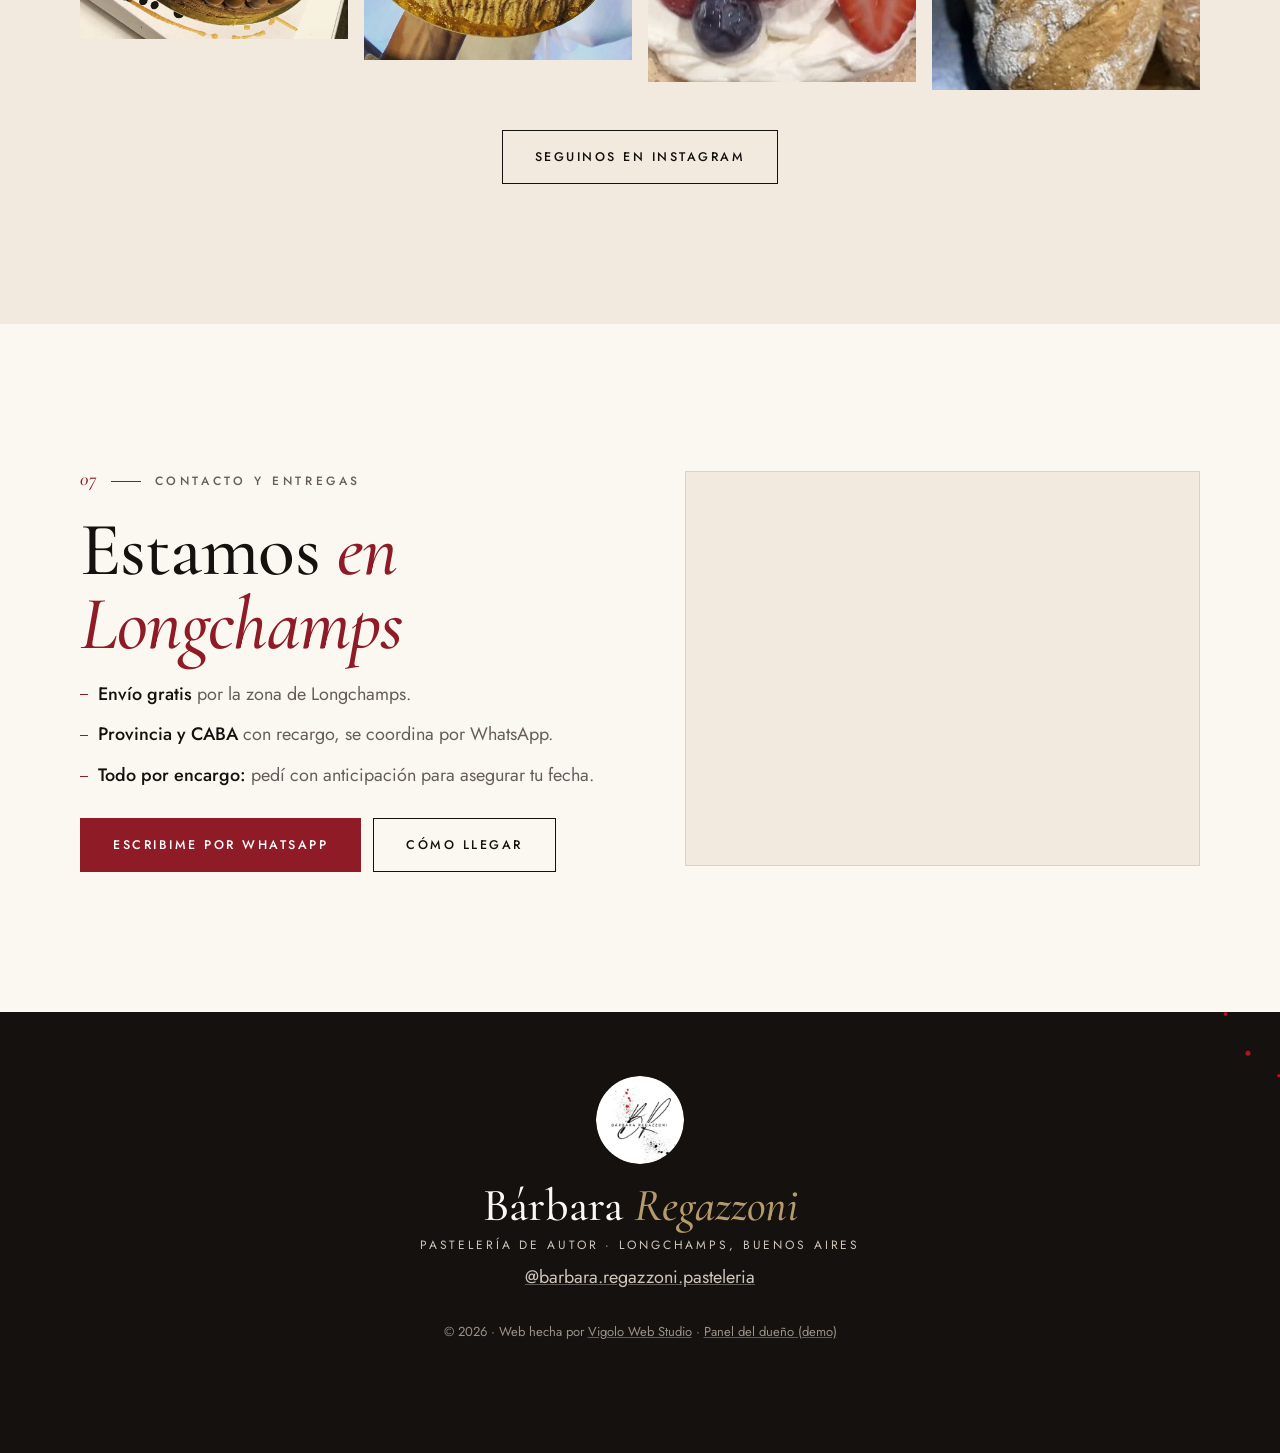
==== commit 9b09c5e3: "Rediseño: tipografía editorial autoalojada, paleta sobria, hero y carta renovados Co-Authored-By: Cl" ====
--- a/index.html
+++ b/index.html
@@ -5,7 +5,7 @@
 <meta name="viewport" content="width=device-width, initial-scale=1">
 <title>Pastelería en Longchamps | Bárbara Regazzoni</title>
 <meta name="description" content="Pastelería de autor en Longchamps: tortas, croissants, cookies y panes por encargo. Armá tu pedido y envialo por WhatsApp. Envío gratis por la zona.">
-<meta name="theme-color" content="#141110">
+<meta name="theme-color" content="#15110f">
 <meta property="og:type" content="website">
 <meta property="og:title" content="Bárbara Regazzoni · Pastelería de autor en Longchamps">
 <meta property="og:description" content="Tortas, laminados, cookies y panes por encargo. Armá tu pedido online y envialo por WhatsApp.">
@@ -13,9 +13,8 @@
 <meta property="og:url" content="">
 <link rel="icon" type="image/png" sizes="32x32" href="img/favicon.png">
 <link rel="apple-touch-icon" href="img/apple-touch-icon.png">
-<link rel="preconnect" href="https://fonts.googleapis.com">
-<link rel="preconnect" href="https://fonts.gstatic.com" crossorigin>
-<link href="https://fonts.googleapis.com/css2?family=Jost:wght@400;500;600&family=Playfair+Display:ital,wght@0,500;0,700;0,900;1,500&display=swap" rel="stylesheet">
+<link rel="preload" href="fonts/cormorant-garamond-latin-500-normal.woff2" as="font" type="font/woff2" crossorigin>
+<link rel="preload" href="fonts/jost-latin-400-normal.woff2" as="font" type="font/woff2" crossorigin>
 <link rel="stylesheet" href="styles.css">
 <script type="application/ld+json">
 {"@context":"https://schema.org","@type":"Bakery","name":"Bárbara Regazzoni Pastelería","description":"Pastelería de autor por encargo en Longchamps.","address":{"@type":"PostalAddress","addressLocality":"Longchamps","addressRegion":"Buenos Aires","addressCountry":"AR"},"sameAs":["https://instagram.com/barbara.regazzoni.pasteleria"],"servesCuisine":"Pastelería","image":"img/og.jpg"}
@@ -33,63 +32,79 @@
   <nav id="menu" aria-label="Principal">
     <a href="#imperdibles">Imperdibles</a>
     <a href="#carta">Carta</a>
-    <a href="#encargos">Tortas a medida</a>
+    <a href="#encargos">A medida</a>
     <a href="#galeria">Galería</a>
     <a href="#contacto">Contacto</a>
   </nav>
   <button class="cart-btn" id="cartOpen" aria-label="Ver mi pedido">
-    <svg width="22" height="22" viewBox="0 0 24 24" fill="none" stroke="currentColor" stroke-width="1.6" stroke-linecap="round" stroke-linejoin="round" aria-hidden="true"><path d="M6 7h12l-1 13H7L6 7z"/><path d="M9 7a3 3 0 0 1 6 0"/></svg>
+    <svg width="22" height="22" viewBox="0 0 24 24" fill="none" stroke="currentColor" stroke-width="1.4" stroke-linecap="round" stroke-linejoin="round" aria-hidden="true"><path d="M6 7h12l-1 13H7L6 7z"/><path d="M9 7a3 3 0 0 1 6 0"/></svg>
     <b id="cartCount" hidden>0</b>
   </button>
 </header>
 
 <main>
 <section class="hero">
+  <figure class="hero-img">
+    <img src="img/hero-croissant.webp" width="1000" height="1279" alt="Croissant dorado recién horneado sostenido en la mano" fetchpriority="high">
+  </figure>
   <div class="hero-text">
-    <p class="eyebrow rv">Pastelería de autor · Longchamps</p>
-    <h1 class="rv">Bárbara<br>Regazzoni</h1>
+    <p class="eyebrow rv">Pastelería de autor</p>
+    <h1 class="rv">Bárbara <em>Regazzoni</em></h1>
     <p class="lead rv">Tortas, laminados, cookies y panes hechos por encargo, con técnica, manteca de verdad y el tiempo que cada receta necesita.</p>
     <div class="cta rv">
       <a class="btn btn-red" href="#carta">Hacer un pedido</a>
-      <a class="btn btn-ghost" id="waHero" href="#" target="_blank" rel="noopener">Escribime por WhatsApp</a>
+      <a class="btn btn-ghost" id="waHero" href="#" target="_blank" rel="noopener">Escribime</a>
     </div>
-  </div>
-  <figure class="hero-img rv">
-    <img src="img/hero-croissant.webp" width="1000" height="1279" alt="Croissant dorado recién horneado sostenido en la mano" fetchpriority="high">
-  </figure>
+    <p class="hero-foot rv"><span>Longchamps</span><span>Buenos Aires</span><span>Por encargo</span></p>
+  </div>
 </section>
 
 <ul class="strip" aria-label="Cómo trabajamos">
   <li>Todo por encargo</li>
   <li>Opciones sin gluten</li>
   <li>Envío gratis por la zona</li>
-  <li>Envíos a Provincia y CABA</li>
+  <li>Provincia y CABA</li>
 </ul>
 
 <section class="sec" id="imperdibles">
   <header class="sec-head rv">
-    <p class="eyebrow dark">Lo más pedido</p>
-    <h2>Imperdibles de la casa</h2>
+    <p class="eyebrow dark"><span>01</span>Lo más pedido</p>
+    <h2>Imperdibles <em>de la casa</em></h2>
   </header>
   <div class="feat" id="featGrid"></div>
 </section>
 
-<section class="sec sec-paper" id="carta">
-  <header class="sec-head rv">
-    <p class="eyebrow dark">La carta</p>
-    <h2>Elegí, sumá y mandá tu pedido</h2>
-    <p class="sub">Precios actualizados. Tocá <b>+</b> para agregar y al final enviás todo junto por WhatsApp.</p>
+<section class="sec sec-cream manifesto">
+  <div class="split">
+    <div class="m-text rv">
+      <p class="eyebrow dark"><span>02</span>La casa</p>
+      <h2>Cada pieza se hace <em>para vos</em></h2>
+      <p class="sub">Nada es stock. Laminados que se trabajan con paciencia, tortas con relleno generoso y panes de masa madre cuidada. Hornear por encargo es la única forma de entregar algo recién hecho.</p>
+      <p class="sign"><img src="img/logo.webp" width="96" height="96" alt="" loading="lazy"></p>
+    </div>
+    <div class="m-imgs rv">
+      <img src="img/gal-tiramisu.webp" width="900" height="899" alt="Tiramisú con borde de vainillas y cacao" loading="lazy">
+      <img src="img/gal-minis.webp" width="900" height="899" alt="Caja de mini tartas, mini lemon pies y mini alfajores" loading="lazy">
+    </div>
+  </div>
+</section>
+
+<section class="sec" id="carta">
+  <header class="sec-head rv">
+    <p class="eyebrow dark"><span>03</span>La carta</p>
+    <h2>Elegí, sumá <em>y pedí</em></h2>
+    <p class="sub">Tocá <b>+</b> para agregar. Al final enviás todo junto por WhatsApp.</p>
   </header>
   <div class="tabs" id="tabs" role="tablist" aria-label="Categorías"></div>
   <ul class="menu" id="menuList"></ul>
-  <p class="note">Los precios pueden variar. Opciones sin gluten identificadas con <span class="tag">Sin gluten</span>. Elaboradas en cocina que también trabaja con gluten.</p>
+  <p class="note">Los precios pueden variar. Las opciones <span class="tag">Sin gluten</span> se elaboran en una cocina que también trabaja con gluten.</p>
 </section>
 
 <section class="sec sec-dark" id="encargos">
   <div class="split">
     <header class="sec-head left rv">
-      <p class="eyebrow">A tu medida</p>
-      <h2>Tu torta, tu mesa dulce, tu idea</h2>
+      <p class="eyebrow"><span>04</span>A medida</p>
+      <h2>Tu torta, tu mesa dulce, <em>tu idea</em></h2>
       <p class="sub">Cumpleaños, casamientos, regalos corporativos. Contame qué tenés en mente y te respondo con una propuesta y presupuesto.</p>
       <p class="sub small" id="anticipo"></p>
     </header>
@@ -102,7 +117,7 @@
       </div>
       <label>Sabores o relleno<input name="sabor" placeholder="Ej: brownie, dulce de leche y frutos rojos"></label>
       <label>Dedicatoria o detalles<textarea name="detalle" rows="3" placeholder="Mensaje, decoración, alergias..."></textarea></label>
-      <button class="btn btn-red" type="submit">Pedir presupuesto por WhatsApp</button>
+      <button class="btn btn-red" type="submit">Pedir presupuesto</button>
       <p class="err" id="encErr" role="alert" hidden></p>
     </form>
   </div>
@@ -110,30 +125,30 @@
 
 <section class="sec" id="proceso">
   <header class="sec-head rv">
-    <p class="eyebrow dark">Cómo pedir</p>
-    <h2>Simple, como tiene que ser</h2>
+    <p class="eyebrow dark"><span>05</span>Cómo pedir</p>
+    <h2>Simple, <em>como tiene que ser</em></h2>
   </header>
   <ol class="steps">
-    <li class="rv"><span>01</span><h3>Elegí</h3><p>Armá tu pedido desde la carta o contanos tu idea en el formulario.</p></li>
-    <li class="rv"><span>02</span><h3>Confirmá por WhatsApp</h3><p>Te llega el pedido listo, lo confirmamos y coordinamos fecha y pago.</p></li>
-    <li class="rv"><span>03</span><h3>Recibilo fresco</h3><p>Retirás o te lo llevamos. Todo se hornea para tu fecha, nada es stock.</p></li>
+    <li class="rv"><span>I</span><h3>Elegí</h3><p>Armá tu pedido desde la carta o contanos tu idea en el formulario.</p></li>
+    <li class="rv"><span>II</span><h3>Confirmá por WhatsApp</h3><p>Te llega el pedido listo, lo confirmamos y coordinamos fecha y pago.</p></li>
+    <li class="rv"><span>III</span><h3>Recibilo fresco</h3><p>Retirás o te lo llevamos. Todo se hornea para tu fecha.</p></li>
   </ol>
 </section>
 
-<section class="sec sec-paper" id="galeria">
-  <header class="sec-head rv">
-    <p class="eyebrow dark">Del horno a tu mesa</p>
-    <h2>Un vistazo al taller</h2>
+<section class="sec sec-cream" id="galeria">
+  <header class="sec-head rv">
+    <p class="eyebrow dark"><span>06</span>Del horno a tu mesa</p>
+    <h2>Un vistazo <em>al taller</em></h2>
   </header>
   <div class="gallery" id="gallery"></div>
-  <p class="center"><a class="btn btn-ghost-dark" id="igLink" href="#" target="_blank" rel="noopener">Ver más en Instagram</a></p>
+  <p class="center"><a class="btn btn-ghost-dark" id="igLink" href="#" target="_blank" rel="noopener">Seguinos en Instagram</a></p>
 </section>
 
 <section class="sec" id="contacto">
   <div class="split">
     <header class="sec-head left rv">
-      <p class="eyebrow dark">Contacto y entregas</p>
-      <h2>Estamos en Longchamps</h2>
+      <p class="eyebrow dark"><span>07</span>Contacto y entregas</p>
+      <h2>Estamos <em>en Longchamps</em></h2>
       <ul class="info">
         <li><b>Envío gratis</b> por la zona de Longchamps.</li>
         <li><b>Provincia y CABA</b> con recargo, se coordina por WhatsApp.</li>
@@ -148,9 +163,10 @@
 </main>
 
 <footer class="foot">
-  <img src="img/logo.webp" width="64" height="64" alt="" loading="lazy">
-  <p class="foot-name">Bárbara Regazzoni · Pastelería de autor</p>
-  <p><a id="igFoot" href="#" target="_blank" rel="noopener"></a> · Longchamps, Buenos Aires</p>
+  <img src="img/logo.webp" width="88" height="88" alt="" loading="lazy">
+  <p class="foot-name">Bárbara <em>Regazzoni</em></p>
+  <p class="foot-tag">Pastelería de autor · Longchamps, Buenos Aires</p>
+  <p><a id="igFoot" href="#" target="_blank" rel="noopener"></a></p>
   <p class="foot-small">© <span id="year"></span> · Web hecha por <a href="https://vigolowebstudio.com" target="_blank" rel="noopener">Vigolo Web Studio</a> · <a href="admin.html">Panel del dueño (demo)</a></p>
 </footer>
 
--- a/styles.css
+++ b/styles.css
@@ -1,145 +1,186 @@
+@font-face{font-family:'Cormorant Garamond';font-style:normal;font-weight:500;font-display:swap;src:url(fonts/cormorant-garamond-latin-500-normal.woff2) format('woff2')}
+@font-face{font-family:'Cormorant Garamond';font-style:normal;font-weight:600;font-display:swap;src:url(fonts/cormorant-garamond-latin-600-normal.woff2) format('woff2')}
+@font-face{font-family:'Cormorant Garamond';font-style:italic;font-weight:500;font-display:swap;src:url(fonts/cormorant-garamond-latin-500-italic.woff2) format('woff2')}
+@font-face{font-family:'Jost';font-style:normal;font-weight:400;font-display:swap;src:url(fonts/jost-latin-400-normal.woff2) format('woff2')}
+@font-face{font-family:'Jost';font-style:normal;font-weight:500;font-display:swap;src:url(fonts/jost-latin-500-normal.woff2) format('woff2')}
+
 :root{
-  --ink:#141110; --ink2:#1d1917; --paper:#fbf8f3; --paper2:#f3ede3; --red:#a6121e; --red-l:#e04452;
-  --mute:#6b635c; --line:#e1d8ca; --serif:'Playfair Display',Georgia,'Times New Roman',serif; --sans:'Jost',system-ui,-apple-system,'Segoe UI',Roboto,sans-serif;
+  --ink:#15110f; --ink2:#201a17; --paper:#fbf8f2; --paper2:#f2eadf; --red:#8f1b27; --red-l:#d66a73; --gold:#b59a6b;
+  --mute:#675f57; --line:#ddd2c2;
+  --serif:'Cormorant Garamond','Cormorant',Georgia,'Times New Roman',serif; --sans:'Jost',system-ui,-apple-system,'Segoe UI',Roboto,sans-serif;
   --nav:68px;
 }
 *{box-sizing:border-box;margin:0;padding:0}
 html{scroll-behavior:smooth;scroll-padding-top:calc(var(--nav) + 12px)}
-body{font-family:var(--sans);font-size:17px;line-height:1.55;color:var(--ink);background:var(--paper);-webkit-font-smoothing:antialiased;overflow-x:hidden}
+body{font-family:var(--sans);font-size:17px;line-height:1.6;color:var(--ink);background:var(--paper);-webkit-font-smoothing:antialiased;overflow-x:hidden}
 img{display:block;max-width:100%;height:auto}
 a{color:inherit}
 button,input,select,textarea{font:inherit;color:inherit}
-:focus-visible{outline:2px solid var(--red);outline-offset:2px}
+:focus-visible{outline:2px solid var(--red);outline-offset:3px}
 ul,ol{list-style:none}
 [hidden]{display:none!important}
-
-/* NAV */
-.nav{position:fixed;inset:0 0 auto 0;height:var(--nav);z-index:50;display:flex;align-items:center;gap:12px;padding:0 16px;background:rgba(251,248,243,.94);backdrop-filter:blur(10px);border-bottom:1px solid var(--line)}
-.brand{display:flex;align-items:center;gap:10px;text-decoration:none;font-family:var(--serif);font-weight:700;font-size:18px;margin-right:auto}
+em{font-style:italic}
+
+/* NAV: transparente sobre el hero, sólido al scrollear */
+.nav{position:fixed;inset:0 0 auto 0;height:var(--nav);z-index:50;display:flex;align-items:center;gap:12px;padding:0 18px;color:var(--paper);transition:background .3s,color .3s,border-color .3s;border-bottom:1px solid transparent}
+.nav.solid,.nav.menu-open{background:rgba(251,248,242,.96);backdrop-filter:blur(10px);color:var(--ink);border-bottom-color:var(--line)}
+.brand{display:flex;align-items:center;gap:10px;white-space:nowrap;text-decoration:none;font-family:var(--serif);font-weight:600;font-size:20px;letter-spacing:.01em;margin-right:auto}
 .brand img{border-radius:50%}
-.nav nav{position:fixed;top:var(--nav);left:0;right:0;background:var(--paper);display:none;flex-direction:column;border-bottom:1px solid var(--line);padding:8px 16px 16px}
+.nav nav{position:fixed;top:var(--nav);left:0;right:0;background:var(--paper);color:var(--ink);display:none;flex-direction:column;border-bottom:1px solid var(--line);padding:6px 22px 18px}
 .nav nav.open{display:flex}
-.nav nav a{padding:14px 4px;text-decoration:none;font-weight:500;letter-spacing:.04em;border-bottom:1px solid var(--line)}
+.nav nav a{padding:16px 0;text-decoration:none;font-size:13px;letter-spacing:.2em;text-transform:uppercase;font-weight:500;border-bottom:1px solid var(--line)}
 .burger{width:44px;height:44px;background:none;border:0;display:grid;place-content:center;gap:7px;cursor:pointer}
-.burger i{display:block;width:24px;height:1.5px;background:var(--ink);transition:transform .25s}
+.burger i{display:block;width:24px;height:1.5px;background:currentColor;transition:transform .25s}
 .burger[aria-expanded=true] i:first-child{transform:translateY(4.2px) rotate(45deg)}
 .burger[aria-expanded=true] i:last-child{transform:translateY(-4.2px) rotate(-45deg)}
-.cart-btn{position:relative;width:44px;height:44px;border-radius:50%;border:1px solid var(--ink);background:none;display:grid;place-items:center;cursor:pointer}
-.cart-btn b{position:absolute;top:-4px;right:-4px;min-width:20px;height:20px;border-radius:10px;background:var(--red);color:#fff;font-size:12px;display:grid;place-items:center;padding:0 5px}
+.cart-btn{position:relative;width:44px;height:44px;border-radius:50%;border:1px solid currentColor;background:none;display:grid;place-items:center;cursor:pointer}
+.cart-btn b{position:absolute;top:-5px;right:-5px;min-width:20px;height:20px;border-radius:10px;background:var(--red);color:#fff;font-size:12px;font-weight:500;display:grid;place-items:center;padding:0 5px}
 
 /* BOTONES */
-.btn{display:inline-flex;align-items:center;justify-content:center;min-height:50px;padding:0 28px;border-radius:2px;font-weight:500;letter-spacing:.06em;text-transform:uppercase;font-size:14px;text-decoration:none;border:1px solid transparent;cursor:pointer;transition:background .2s,color .2s,border-color .2s,transform .2s}
-.btn:active{transform:scale(.98)}
+.btn{display:inline-flex;align-items:center;justify-content:center;min-height:54px;padding:0 32px;border-radius:0;font-weight:500;letter-spacing:.2em;text-transform:uppercase;font-size:12.5px;text-decoration:none;border:1px solid transparent;cursor:pointer;transition:background .25s,color .25s,border-color .25s}
 .btn-red{background:var(--red);color:#fff}
-.btn-red:hover{background:#8a0e18}
-.btn-ghost{border-color:rgba(251,248,243,.5);color:var(--paper)}
+.btn-red:hover{background:var(--ink)}
+.sec-dark .btn-red:hover,.hero .btn-red:hover{background:var(--paper);color:var(--ink)}
+.btn-ghost{border-color:rgba(251,248,242,.55);color:var(--paper)}
 .btn-ghost:hover{background:var(--paper);color:var(--ink)}
 .btn-ghost-dark{border-color:var(--ink);color:var(--ink)}
 .btn-ghost-dark:hover{background:var(--ink);color:var(--paper)}
 
 /* HERO */
-.hero{background:var(--ink) url(img/splatter.svg) no-repeat right -40px top 70px/260px;color:var(--paper);padding-top:var(--nav);display:flex;flex-direction:column-reverse}
-.hero-img{aspect-ratio:4/4.2;overflow:hidden}
-.hero-img img{width:100%;height:100%;object-fit:cover;object-position:50% 40%}
-.hero-text{padding:36px 22px 52px}
-.eyebrow{font-size:13px;letter-spacing:.22em;text-transform:uppercase;color:var(--red-l);font-weight:500;margin-bottom:14px}
-.eyebrow.dark{color:var(--red)}
-.hero h1{font-family:var(--serif);font-weight:900;font-size:clamp(46px,14vw,92px);line-height:.98;letter-spacing:-.01em;margin-bottom:20px}
-.lead{max-width:34ch;font-size:18px;color:#d8d0c6;margin-bottom:28px}
+.hero{position:relative;min-height:100svh;display:flex;align-items:flex-end;background:var(--ink);color:var(--paper);overflow:hidden}
+.hero-img{position:absolute;inset:0 0 auto 0;height:58svh}
+.hero-img img{width:100%;height:100%;object-fit:cover;object-position:50% 22%}
+.hero-img::after{content:"";position:absolute;inset:0;background:linear-gradient(180deg,rgba(21,17,15,.65) 0,rgba(21,17,15,0) 22%,rgba(21,17,15,.25) 50%,var(--ink) 100%)}
+.hero-text{position:relative;z-index:1;padding:46svh 24px 44px;width:100%}
+.eyebrow{font-size:12px;letter-spacing:.3em;text-transform:uppercase;color:var(--gold);font-weight:500;margin-bottom:18px}
+.eyebrow.dark{color:var(--mute)}
+.eyebrow span{font-family:var(--serif);font-style:italic;font-size:19px;letter-spacing:.04em;color:var(--red);margin-right:14px;text-transform:none}
+.eyebrow span::after{content:"";display:inline-block;width:30px;height:1px;background:currentColor;margin-left:14px;vertical-align:middle}
+.sec-dark .eyebrow span{color:var(--gold)}
+.hero h1{font-family:var(--serif);font-weight:500;font-size:clamp(58px,19vw,128px);line-height:.88;letter-spacing:-.015em;margin-bottom:36px}
+.hero h1 em{display:block;padding-left:.35em;color:#f1e6d3}
+.lead{max-width:36ch;font-size:18px;color:#d6cdc0;margin-bottom:30px;font-weight:400}
 .cta{display:flex;flex-wrap:wrap;gap:12px}
-.strip{display:grid;grid-template-columns:1fr 1fr;background:var(--red);color:#fff;text-align:center;font-size:13px;letter-spacing:.12em;text-transform:uppercase;font-weight:500}
-.strip li{padding:16px 8px;border:1px solid rgba(255,255,255,.18)}
+.hero-foot{display:flex;flex-wrap:wrap;gap:6px 16px;margin-top:38px;padding-top:20px;border-top:1px solid rgba(251,248,242,.2);font-size:11.5px;letter-spacing:.26em;text-transform:uppercase;color:#b9ae9e}
+.hero-foot span+span::before{content:"·";margin-right:16px}
+
+.strip{display:grid;grid-template-columns:1fr 1fr;background:var(--paper2);border-bottom:1px solid var(--line);text-align:center;font-size:11.5px;letter-spacing:.22em;text-transform:uppercase;font-weight:500;color:var(--ink)}
+.strip li{padding:20px 8px;border-top:1px solid var(--line)}
+.strip li:nth-child(even){border-left:1px solid var(--line)}
 
 /* SECCIONES */
-.sec{padding:72px 20px}
-.sec-paper{background:var(--paper2)}
-.sec-dark{background:var(--ink);color:var(--paper);background-image:url(img/splatter.svg);background-repeat:no-repeat;background-position:left -60px bottom -40px;background-size:240px}
-.sec-head{max-width:720px;margin:0 auto 36px;text-align:center}
+.sec{padding:92px 22px}
+.sec-cream{background:var(--paper2)}
+.sec-dark{background:var(--ink) url(img/splatter.svg) no-repeat left -70px bottom -50px/260px;color:var(--paper)}
+.sec-head{max-width:760px;margin:0 auto 44px;text-align:center}
 .sec-head.left{text-align:left;margin:0}
-h2{font-family:var(--serif);font-weight:700;font-size:clamp(30px,7vw,46px);line-height:1.1;margin-bottom:12px}
+h2{font-family:var(--serif);font-weight:500;font-size:clamp(42px,10vw,76px);line-height:.98;letter-spacing:-.012em;margin-bottom:18px}
+h2 em{color:var(--red)}
+.sec-dark h2 em{color:var(--gold)}
 .sub{color:var(--mute);max-width:52ch;margin:0 auto}
 .sec-head.left .sub{margin:0 0 14px}
-.sec-dark .sub{color:#cfc7bc}
+.sec-dark .sub{color:#cfc6b9}
 .sub.small{font-size:15px}
-.split{max-width:1080px;margin:0 auto;display:grid;gap:36px;align-items:center}
-.center{text-align:center;margin-top:32px}
+.split{max-width:1120px;margin:0 auto;display:grid;gap:44px;align-items:center}
+.center{text-align:center;margin-top:40px}
 
 /* IMPERDIBLES */
-.feat{max-width:1080px;margin:0 auto;display:grid;gap:20px}
-.card{background:#fff;border:1px solid var(--line);display:flex;flex-direction:column}
-.card img{width:100%;aspect-ratio:1;object-fit:cover}
-.card-body{padding:20px;display:flex;flex-direction:column;gap:6px;flex:1}
-.card h3{font-family:var(--serif);font-size:24px;line-height:1.15}
+.feat{max-width:1120px;margin:0 auto;display:grid;gap:36px}
+.card{display:flex;flex-direction:column}
+.card .ph{overflow:hidden;aspect-ratio:4/5;background:var(--paper2)}
+.card .ph img{width:100%;height:100%;object-fit:cover;transition:transform 1s ease}
+.card:hover .ph img{transform:scale(1.05)}
+.card-body{padding:20px 0 0;display:flex;flex-direction:column;gap:6px;flex:1}
+.card h3{font-family:var(--serif);font-weight:500;font-size:34px;line-height:1.02}
 .card p{color:var(--mute);font-size:16px}
-.card-foot{margin-top:auto;padding-top:14px;display:flex;align-items:center;justify-content:space-between;gap:12px}
-.price{font-family:var(--serif);font-weight:700;font-size:22px}
-.card.custom{background:var(--ink);color:var(--paper);border-color:var(--ink)}
-.card.custom p{color:#cfc7bc}
+.card-foot{margin-top:auto;padding-top:16px;display:flex;align-items:center;justify-content:space-between;gap:12px}
+.price,.total b,.ci-sub{font-variant-numeric:lining-nums}
+.price{font-family:var(--serif);font-weight:600;font-size:26px;white-space:nowrap}
+.card.custom .ph{position:relative}
+.card.custom .ph::after{content:"";position:absolute;inset:0;background:linear-gradient(180deg,transparent 40%,rgba(21,17,15,.7))}
+
+/* LA CASA */
+.m-text .sub{margin:0 0 6px}
+.m-text h2{margin-bottom:22px}
+.sign img{border-radius:50%;margin-top:26px;border:1px solid var(--line)}
+.m-imgs{display:grid;grid-template-columns:1fr 1fr;gap:14px;align-items:start}
+.m-imgs img{width:100%;aspect-ratio:3/4;object-fit:cover}
+.m-imgs img:last-child{margin-top:48px}
 
 /* CARTA */
-.tabs{display:flex;gap:8px;overflow-x:auto;padding:4px 0 14px;max-width:820px;margin:0 auto 12px;scrollbar-width:none;position:sticky;top:var(--nav);background:var(--paper2);z-index:5}
+.tabs{display:flex;gap:26px;overflow-x:auto;margin:0 -22px 6px;padding:0 22px;border-bottom:1px solid var(--line);scrollbar-width:none;position:sticky;top:var(--nav);background:var(--paper);z-index:5}
 .tabs::-webkit-scrollbar{display:none}
-.tab{flex:none;min-height:44px;padding:0 20px;border-radius:30px;border:1px solid var(--ink);background:none;cursor:pointer;font-weight:500;letter-spacing:.03em}
-.tab[aria-selected=true]{background:var(--ink);color:var(--paper)}
-.menu{max-width:820px;margin:0 auto}
-.item{display:flex;align-items:center;gap:14px;padding:16px 0;border-bottom:1px dotted #b9ad9b}
+.tab{flex:none;min-height:54px;padding:0;border:0;border-bottom:2px solid transparent;margin-bottom:-1px;background:none;cursor:pointer;font-size:12px;letter-spacing:.2em;text-transform:uppercase;font-weight:500;color:var(--mute);white-space:nowrap;transition:color .2s}
+.tab:hover{color:var(--ink)}
+.tab[aria-selected=true]{color:var(--ink);border-bottom-color:var(--red)}
+.menu{max-width:900px;margin:0 auto}
+.item{display:flex;align-items:center;gap:16px;padding:20px 0;border-bottom:1px solid var(--line)}
 .item.off{opacity:.45}
-.item img.th{width:64px;height:64px;object-fit:cover;border-radius:2px;flex:none}
+.item img.th{width:68px;height:68px;object-fit:cover;flex:none}
 .item-info{flex:1;min-width:0}
-.item-name{font-family:var(--serif);font-weight:500;font-size:19px;line-height:1.25}
-.item-desc{color:var(--mute);font-size:15px;margin-top:2px}
-.tag{display:inline-block;font-family:var(--sans);font-size:11px;letter-spacing:.1em;text-transform:uppercase;border:1px solid var(--red);color:var(--red);padding:1px 7px;border-radius:20px;margin-left:6px;vertical-align:middle;white-space:nowrap}
+.item-name{font-family:var(--serif);font-weight:500;font-size:24px;line-height:1.12}
+.item-desc{color:var(--mute);font-size:15px;margin-top:3px}
+.tag{display:inline-block;font-family:var(--sans);font-size:10px;letter-spacing:.16em;text-transform:uppercase;border:1px solid var(--gold);color:var(--red);padding:1px 8px;margin-left:8px;vertical-align:middle;white-space:nowrap;font-weight:500}
+.dots{display:none}
 .opts{display:flex;flex-direction:column;gap:8px;align-items:flex-end;flex:none}
-.opt{display:flex;align-items:center;gap:10px}
-.opt .lbl{font-size:12px;letter-spacing:.1em;text-transform:uppercase;color:var(--mute)}
-.opt .price{font-size:19px}
-.add{width:44px;height:44px;border-radius:50%;border:0;background:var(--ink);color:var(--paper);font-size:24px;line-height:1;cursor:pointer;display:grid;place-items:center;flex:none;transition:background .2s,transform .15s}
-.add:hover{background:var(--red)}
-.add:active{transform:scale(.92)}
-.add:disabled{background:#999;cursor:not-allowed}
-.note{max-width:820px;margin:22px auto 0;font-size:14px;color:var(--mute);text-align:center}
+.opt{display:flex;align-items:center;gap:12px}
+.opt .lbl{font-size:11px;letter-spacing:.16em;text-transform:uppercase;color:var(--mute)}
+.opt .price{font-size:24px}
+.add{width:44px;height:44px;border:1px solid var(--ink);background:transparent;color:var(--ink);font-size:22px;line-height:1;cursor:pointer;display:grid;place-items:center;flex:none;border-radius:50%;transition:background .2s,color .2s,border-color .2s}
+.add:hover{background:var(--red);border-color:var(--red);color:#fff}
+.add:disabled{border-color:#bbb;color:#bbb;cursor:not-allowed;background:none}
+.note{max-width:900px;margin:26px auto 0;font-size:14px;color:var(--mute)}
 
 /* FORMS */
-.form,#ckForm{display:grid;gap:14px}
-label{display:grid;gap:6px;font-size:14px;letter-spacing:.06em;text-transform:uppercase;font-weight:500}
-input,select,textarea{width:100%;min-height:48px;padding:11px 14px;font-size:16px;border:1px solid #bdb2a3;border-radius:2px;background:#fff;color:var(--ink);text-transform:none;letter-spacing:0;font-weight:400}
+.form,#ckForm{display:grid;gap:18px}
+label{display:grid;gap:6px;font-size:11.5px;letter-spacing:.2em;text-transform:uppercase;font-weight:500}
+input,select,textarea{width:100%;min-height:50px;padding:12px 14px;font-size:16px;border:1px solid #c9bda9;border-radius:0;background:#fff;color:var(--ink);text-transform:none;letter-spacing:0;font-weight:400}
 textarea{resize:vertical}
-.row2{display:grid;gap:14px}
+.sec-dark label{color:#d9d0c3}
+.sec-dark input,.sec-dark select,.sec-dark textarea{background:transparent;color:var(--paper);border:0;border-bottom:1px solid rgba(251,248,242,.35);padding:12px 0;color-scheme:dark}
+.sec-dark input:focus,.sec-dark select:focus,.sec-dark textarea:focus{outline:0;border-bottom-color:var(--gold)}
+.sec-dark select option{background:var(--ink);color:var(--paper)}
+.sec-dark ::placeholder{color:#8f867a}
+.row2{display:grid;gap:18px}
 .err{color:#b3261e;font-size:15px}
 .sec-dark .err{color:#ff9a9a}
-fieldset{border:0;display:grid;gap:8px}
-legend{font-size:14px;letter-spacing:.06em;text-transform:uppercase;font-weight:500;margin-bottom:6px}
+fieldset{border:0;display:grid;gap:4px}
+legend{font-size:11.5px;letter-spacing:.2em;text-transform:uppercase;font-weight:500;margin-bottom:6px}
 .radio{display:flex;align-items:center;gap:10px;text-transform:none;letter-spacing:0;font-size:16px;font-weight:400;min-height:44px}
 .radio input{width:20px;height:20px;min-height:0;accent-color:var(--red)}
 
 /* PASOS */
-.steps{max-width:1000px;margin:0 auto;display:grid;gap:28px}
-.steps li{border-top:1px solid var(--ink);padding-top:18px}
-.steps span{font-family:var(--serif);font-size:15px;color:var(--red);letter-spacing:.1em}
-.steps h3{font-family:var(--serif);font-size:26px;margin:6px 0}
-.steps p{color:var(--mute)}
+.steps{max-width:1060px;margin:0 auto;display:grid;gap:34px}
+.steps li{border-top:1px solid var(--ink);padding-top:22px}
+.steps span{font-family:var(--serif);font-style:italic;font-size:56px;line-height:1;color:var(--red)}
+.steps h3{font-family:var(--serif);font-weight:500;font-size:32px;line-height:1.05;margin:10px 0 8px}
+.steps p{color:var(--mute);max-width:32ch}
 
 /* GALERIA */
-.gallery{max-width:1080px;margin:0 auto;columns:2;column-gap:10px}
+.gallery{max-width:1120px;margin:0 auto;columns:2;column-gap:10px}
 .gallery button{display:block;width:100%;margin:0 0 10px;padding:0;border:0;background:none;cursor:zoom-in;break-inside:avoid;overflow:hidden}
-.gallery img{width:100%;transition:transform .5s}
-.gallery button:hover img{transform:scale(1.04)}
+.gallery img{width:100%;transition:transform .8s}
+.gallery button:hover img{transform:scale(1.05)}
 dialog#lb{border:0;background:transparent;max-width:min(94vw,820px);max-height:92vh;margin:auto;overflow:visible}
-dialog#lb::backdrop{background:rgba(10,8,7,.88)}
-#lb img{max-height:86vh;width:auto;margin:auto;border-radius:2px}
+dialog#lb::backdrop{background:rgba(10,8,7,.9)}
+#lb img{max-height:86vh;width:auto;margin:auto}
 #lb button{position:absolute;top:-8px;right:-8px;width:44px;height:44px;border-radius:50%;border:0;background:var(--paper);cursor:pointer;font-size:18px}
 
 /* CONTACTO */
-.info{display:grid;gap:10px;margin:14px 0 24px;color:var(--mute)}
-.info b{color:var(--ink)}
+.info{display:grid;gap:12px;margin:18px 0 28px;color:var(--mute)}
+.info li{padding-left:18px;position:relative}
+.info li::before{content:"";position:absolute;left:0;top:.8em;width:8px;height:1px;background:var(--red)}
+.info b{color:var(--ink);font-weight:500}
 .map{aspect-ratio:4/3;border:1px solid var(--line);background:var(--paper2)}
-.map iframe{width:100%;height:100%;border:0}
+.map iframe{width:100%;height:100%;border:0;filter:grayscale(.35) contrast(.95)}
 
 /* FOOTER */
-.foot{background:var(--ink);color:#cfc7bc;text-align:center;padding:48px 20px 100px;display:grid;gap:8px;justify-items:center}
-.foot img{border-radius:50%;margin-bottom:6px}
-.foot-name{font-family:var(--serif);font-size:20px;color:var(--paper)}
-.foot-small{font-size:14px;margin-top:10px}
+.foot{background:var(--ink) url(img/splatter.svg) no-repeat right -80px top -40px/280px;color:#cfc6b9;text-align:center;padding:64px 20px 110px;display:grid;gap:8px;justify-items:center}
+.foot img{border-radius:50%;margin-bottom:10px}
+.foot-name{font-family:var(--serif);font-weight:500;font-size:46px;line-height:1;color:var(--paper)}
+.foot-name em{color:var(--gold)}
+.foot-tag{font-size:12px;letter-spacing:.24em;text-transform:uppercase}
+.foot-small{font-size:13px;margin-top:22px;color:#9c9285}
 .foot a{text-decoration-color:rgba(255,255,255,.3)}
 
 /* WHATSAPP FLOTANTE */
@@ -147,56 +188,65 @@
 .wa-float:hover{transform:scale(1.07)}
 
 /* CARRITO */
-.scrim{position:fixed;inset:0;background:rgba(10,8,7,.55);z-index:60}
-.cart{position:fixed;top:0;right:0;bottom:0;width:min(440px,100%);background:var(--paper);z-index:70;display:flex;flex-direction:column;transform:translateX(100%);transition:transform .3s ease;visibility:hidden}
+.scrim{position:fixed;inset:0;background:rgba(10,8,7,.6);z-index:60}
+.cart{position:fixed;top:0;right:0;bottom:0;width:min(450px,100%);background:var(--paper);z-index:70;display:flex;flex-direction:column;transform:translateX(100%);transition:transform .35s ease;visibility:hidden}
 .cart.open{transform:none;visibility:visible}
-.cart>header{display:flex;align-items:center;justify-content:space-between;padding:16px 20px;border-bottom:1px solid var(--line)}
-.cart>header h2{margin:0;font-size:26px}
+.cart>header{display:flex;align-items:center;justify-content:space-between;padding:14px 22px;border-bottom:1px solid var(--line)}
+.cart>header h2{margin:0;font-size:36px}
 .cart>header button{width:44px;height:44px;border:0;background:none;font-size:20px;cursor:pointer}
-.cart-body{flex:1;overflow-y:auto;padding:8px 20px 20px}
-.cart-body>ul li{display:flex;align-items:center;gap:10px;padding:12px 0;border-bottom:1px solid var(--line)}
-.ci-name{flex:1;font-family:var(--serif);font-size:16px;line-height:1.25}
-.ci-name small{display:block;font-family:var(--sans);color:var(--mute);font-size:13px}
+.cart-body{flex:1;overflow-y:auto;padding:8px 22px 22px}
+.cart-body>ul li{display:flex;align-items:center;gap:10px;padding:14px 0;border-bottom:1px solid var(--line)}
+.ci-name{flex:1;font-family:var(--serif);font-weight:500;font-size:20px;line-height:1.12}
+.ci-name small{display:block;font-family:var(--sans);color:var(--mute);font-size:13px;margin-top:2px}
 .qty{display:flex;align-items:center;gap:2px}
 .qty button{width:44px;height:44px;border:0;background:none;font-size:22px;cursor:pointer}
 .qty span{min-width:20px;text-align:center}
 .ci-sub{min-width:84px;text-align:right;font-weight:500}
 .empty{text-align:center;color:var(--mute);padding:40px 0}
-#ckForm{margin-top:20px}
-.cart>footer{padding:16px 20px;border-top:1px solid var(--line);display:grid;gap:10px;background:#fff}
-.total{display:flex;justify-content:space-between;align-items:baseline;font-size:18px}
-.total b{font-family:var(--serif);font-size:28px}
-.small{font-size:13px;color:var(--mute);text-align:center}
+#ckForm{margin-top:22px}
+.cart>footer{padding:16px 22px;border-top:1px solid var(--line);display:grid;gap:10px;background:#fff}
+.total{display:flex;justify-content:space-between;align-items:baseline;font-size:12px;letter-spacing:.2em;text-transform:uppercase}
+.total b{font-family:var(--serif);font-weight:600;font-size:34px;letter-spacing:0}
+.cart .small{font-size:13px;color:var(--mute);text-align:center}
 
 /* REVEAL */
-.js .rv{opacity:0;transform:translateY(22px);transition:opacity .8s ease,transform .8s ease}
+.js .rv{opacity:0;transform:translateY(24px);transition:opacity .9s ease,transform .9s ease}
 .js .rv.in{opacity:1;transform:none}
 @media (prefers-reduced-motion:reduce){html{scroll-behavior:auto}.js .rv{opacity:1;transform:none;transition:none}*{transition:none!important}}
 
 /* DESKTOP */
-@media (min-width:860px){
+@media (min-width:900px){
   body{font-size:18px}
-  :root{--nav:76px}
-  .nav{padding:0 40px}
+  :root{--nav:84px}
+  .nav{padding:0 48px}
   .burger{display:none}
-  .nav nav{position:static;display:flex;flex-direction:row;gap:30px;border:0;padding:0;background:none;margin-right:12px}
-  .nav nav a{border:0;padding:6px 0;font-size:15px}
-  .nav nav a:hover{color:var(--red)}
-  .brand{font-size:21px}
-  .hero{flex-direction:row;min-height:100vh;align-items:stretch;background-position:right 52% top 90px;background-size:420px}
-  .hero-text{flex:1 1 52%;display:flex;flex-direction:column;justify-content:center;padding:60px 6vw 60px max(40px,6vw)}
-  .hero-img{flex:1 1 48%;aspect-ratio:auto}
+  .nav nav{position:static;display:flex;flex-direction:row;gap:36px;border:0;padding:0;background:none;color:inherit;margin-right:14px}
+  .nav nav a{border:0;padding:6px 0;font-size:12px;position:relative}
+  .nav nav a::after{content:"";position:absolute;left:0;right:100%;bottom:0;height:1px;background:currentColor;transition:right .3s}
+  .nav nav a:hover::after{right:0}
+  .hero{display:grid;grid-template-columns:1.1fr 1fr;align-items:stretch}
+  .hero-img{position:relative;order:2;height:auto;inset:auto}
+  .hero-img::after{background:linear-gradient(90deg,var(--ink) 0,rgba(21,17,15,0) 32%)}
   .hero-img img{object-position:50% 50%}
+  .hero-text{order:1;display:flex;flex-direction:column;justify-content:center;padding:120px 4vw 60px max(48px,6vw);background:url(img/splatter.svg) no-repeat right 8% top 100px/360px}
+  .hero h1{font-size:clamp(90px,9.4vw,148px)}
   .strip{grid-template-columns:repeat(4,1fr)}
-  .sec{padding:110px 40px}
-  .feat{grid-template-columns:repeat(3,1fr)}
-  .split{grid-template-columns:1fr 1fr;gap:70px}
+  .strip li{border-top:0}
+  .strip li+li{border-left:1px solid var(--line)}
+  .sec{padding:140px 48px}
+  .sec-head{margin-bottom:60px}
+  .feat{grid-template-columns:repeat(3,1fr);gap:36px}
+  .split{grid-template-columns:1fr 1fr;gap:90px}
   .row2{grid-template-columns:1fr 1fr}
-  .steps{grid-template-columns:repeat(3,1fr);gap:48px}
-  .gallery{columns:4;column-gap:14px}
-  .gallery button{margin-bottom:14px}
-  .item{padding:20px 0}
+  .steps{grid-template-columns:repeat(3,1fr);gap:60px}
+  .gallery{columns:4;column-gap:16px}
+  .gallery button{margin-bottom:16px}
+  .tabs{margin:0 auto 10px;max-width:900px;justify-content:center;gap:44px;padding:0}
+  .item{padding:22px 0;border-bottom:0}
+  .item-info{flex:0 1 auto}
+  .dots{display:block;flex:1;min-width:24px;border-bottom:1px dotted #a99a82;align-self:center;transform:translateY(4px)}
   .item img.th{width:84px;height:84px}
-  .item-name{font-size:21px}
-  .tabs{justify-content:center}
+  .item-name{font-size:28px}
+  .opt .price{font-size:28px}
+  .brand{font-size:26px}
 }
